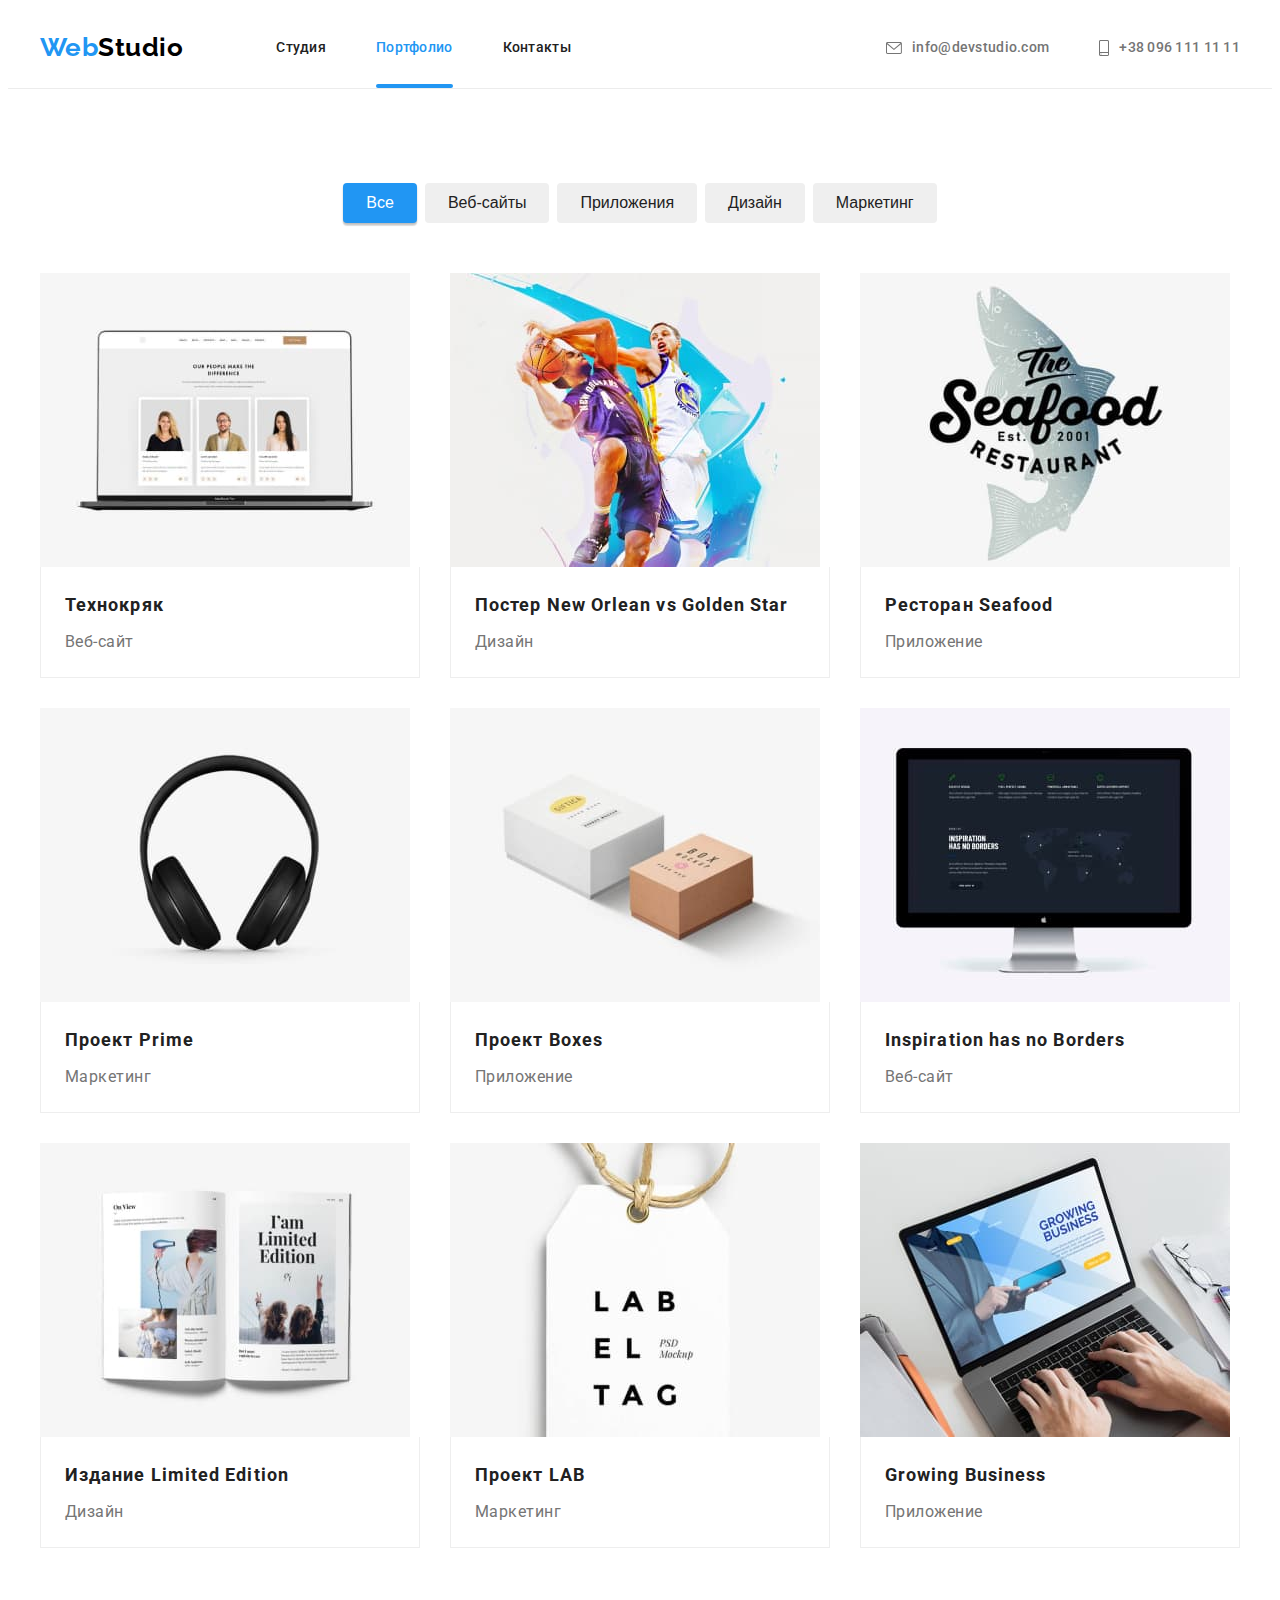
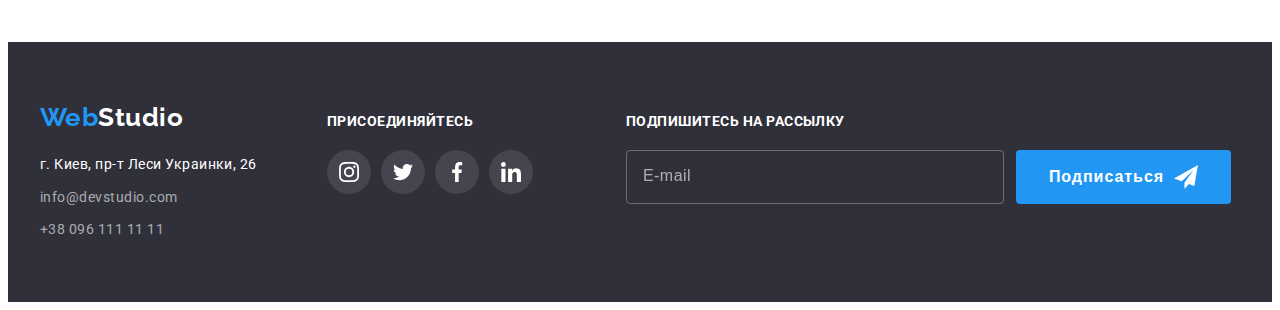
==== portfolio.html @ 3a29c77f "создает репозиторий 7 дз" ====
<!DOCTYPE html>
<html lang="ru">
  <head>
    <meta charset="UTF-8" />
    <meta http-equiv="X-UA-Compatible" content="IE=edge" />
    <meta name="viewport" content="width=device-width, initial-scale=1.0" />
    <title>WebStudio</title>
    <link rel="preconnect" href="https://fonts.gstatic.com" />
    <link
      href="https://fonts.googleapis.com/css2?family=Raleway:wght@400;500;700&family=Roboto:wght@300;400;500;700;900&display=swap"
      rel="stylesheet"
    />
    <link
      rel="stylesheet"
      href="https://cdnjs.cloudflare.com/ajax/libs/modern-normalize/1.1.0/modern-normalize.min.css"
      integrity="sha512-wpPYUAdjBVSE4KJnH1VR1HeZfpl1ub8YT/NKx4PuQ5NmX2tKuGu6U/JRp5y+Y8XG2tV+wKQpNHVUX03MfMFn9Q=="
      crossorigin="anonymous"
      referrerpolicy="no-referrer"
    />
    <link rel="stylesheet" href="./css/styles.css" />
  </head>
  <body>
    <!-- =======Header====== -->

    <header class="header">
      <div class="header-line container">
        <nav class="nav-header">
          <a lang="en" class="logo-up link" href="./"><span class="logo-accent">Web</span>Studio</a>
          <ul class="menu-list list">
            <li class="menu-item">
              <a class="menu-link link" href="./index.html">Студия</a>
            </li>
            <li class="menu-item">
              <a class="menu-link link current" href="./portfolio.html">Портфолио</a>
            </li>
            <li class="menu-item">
              <a class="menu-link link" href="">Контакты</a>
            </li>
          </ul>
        </nav>
        <ul class="contact-top-list list">
          <li class="contact-top-item">
            <a class="contact-link link" href="mailto:info@devstudio.com">
              <svg class="contact-top-svg" width="16px" height="12px">
                <use href="./images/sprite.svg#icon-envelope"></use>
              </svg>
              info@devstudio.com</a
            >
          </li>
          <li class="contact-top-item">
            <a class="contact-link link" href="tel:+380961111111">
              <svg class="contact-top-svg" width="10px" height="16px">
                <use href="./images/sprite.svg#icon-smartphone"></use>
              </svg>
              +38 096 111 11 11</a
            >
          </li>
        </ul>
      </div>
    </header>

    <!-- =======Filter======= -->

    <main>
      <section class="section">
        <h1 class="visually-hidden">Наше портфолио</h1>
        <div class="container">
          <h2 class="visually-hidden">Фильтр</h2>
          <ul class="filter-menu list">
            <li class="filter-menu-item item">
              <button class="btn-filter current" type="button">Все</button>
            </li>

            <li class="filter-menu-item item">
              <button class="btn-filter" type="button">Веб-сайты</button>
            </li>

            <li class="filter-menu-item item">
              <button class="btn-filter" type="button">Приложения</button>
            </li>

            <li class="filter-menu-item item">
              <button class="btn-filter" type="button">Дизайн</button>
            </li>

            <li class="filter-menu-item item">
              <button class="btn-filter" type="button">Маркетинг</button>
            </li>
          </ul>

          <!-- =======Projects====== -->

          <ul class="projects-list list">
            <li class="projects-item item">
              <a class="projects-link link" href="">
                <div class="projects-overlay">
                  <img
                    class="projects-img"
                    src="./images//portfo/portf1.jpg"
                    alt="Открытый ноутбук"
                    width="370"
                    height="294"
                  />
                  <p class="projects-overlay-text">
                    Технокряк это современная площадка распространения коронавируса. Компании
                    используют эту площадку для цифрового шпионажа и атак на защищённые сервера
                    конкурентов.
                  </p>
                </div>
                <div class="card-link">
                  <h3 class="projects-title link">Технокряк</h3>
                  <p class="projects-desc link">Веб-сайт</p>
                </div>
              </a>
            </li>

            <li class="projects-item item">
              <a class="projects-link link" href="">
                <div class="projects-overlay">
                  <img
                    class="projects-img"
                    src="./images//portfo/portf2.jpg"
                    alt="Два баскетболиста"
                    width="370"
                    height="294"
                  />
                  <p class="projects-overlay-text">
                    Технокряк это современная площадка распространения коронавируса. Компании
                    используют эту площадку для цифрового шпионажа и атак на защищённые сервера
                    конкурентов.
                  </p>
                </div>
                <div class="card-link">
                  <h3 class="projects-title link">
                    Постер <span lang="en">New Orlean vs Golden Star</span>
                  </h3>
                  <p class="projects-desc link">Дизайн</p>
                </div>
              </a>
            </li>

            <li class="projects-item item">
              <a class="projects-link link" href="">
                <div class="projects-overlay">
                  <img
                    class="projects-img"
                    src="./images//portfo/portf3.jpg"
                    alt="Логотип рыбного ресторана"
                    width="370"
                    height="294"
                  />
                  <p class="projects-overlay-text">
                    Технокряк это современная площадка распространения коронавируса. Компании
                    используют эту площадку для цифрового шпионажа и атак на защищённые сервера
                    конкурентов.
                  </p>
                </div>
                <div class="card-link">
                  <h3 class="projects-title link">Ресторан <span lang="en">Seafood</span></h3>
                  <p class="projects-desc link">Приложение</p>
                </div>
              </a>
            </li>

            <li class="projects-item item">
              <a class="projects-link link" href="">
                <div class="projects-overlay">
                  <img
                    class="projects-img"
                    src="./images//portfo/portf4.jpg"
                    alt="Наушники"
                    width="370"
                    height="294"
                  />
                  <p class="projects-overlay-text">
                    Технокряк это современная площадка распространения коронавируса. Компании
                    используют эту площадку для цифрового шпионажа и атак на защищённые сервера
                    конкурентов.
                  </p>
                </div>
                <div class="card-link">
                  <h3 class="projects-title link">Проект <span lang="en">Prime</span></h3>
                  <p class="projects-desc link">Маркетинг</p>
                </div>
              </a>
            </li>

            <li class="projects-item item">
              <a class="projects-link link" href="">
                <div class="projects-overlay">
                  <img
                    class="projects-img"
                    src="./images//portfo/portf5.jpg"
                    alt="Две брендированные коробки"
                    width="370"
                    height="294"
                  />
                  <p class="projects-overlay-text">
                    Технокряк это современная площадка распространения коронавируса. Компании
                    используют эту площадку для цифрового шпионажа и атак на защищённые сервера
                    конкурентов.
                  </p>
                </div>
                <div class="card-link">
                  <h3 class="projects-title link">Проект <span lang="en">Boxes</span></h3>
                  <p class="projects-desc link">Приложение</p>
                </div>
              </a>
            </li>

            <li class="projects-item item">
              <a class="projects-link link" href="">
                <div class="projects-overlay">
                  <img
                    class="projects-img"
                    src="./images//portfo/portf6.jpg"
                    alt="Карта в мониторе"
                    width="370"
                    height="294"
                  />
                  <p class="projects-overlay-text">
                    Технокряк это современная площадка распространения коронавируса. Компании
                    используют эту площадку для цифрового шпионажа и атак на защищённые сервера
                    конкурентов.
                  </p>
                </div>
                <div class="card-link">
                  <h3 class="projects-title link">
                    <span lang="en">Inspiration has no Borders</span>
                  </h3>
                  <p class="projects-desc link">Веб-сайт</p>
                </div>
              </a>
            </li>

            <li class="projects-item item">
              <a class="projects-link link" href="">
                <div class="projects-overlay">
                  <img
                    class="projects-img"
                    src="./images//portfo/portf7.jpg"
                    alt="Открытая книга"
                    width="370"
                    height="294"
                  />
                  <p class="projects-overlay-text">
                    Технокряк это современная площадка распространения коронавируса. Компании
                    используют эту площадку для цифрового шпионажа и атак на защищённые сервера
                    конкурентов.
                  </p>
                </div>
                <div class="card-link">
                  <h3 class="projects-title link">
                    Издание <span lang="en">Limited Edition</span>
                  </h3>
                  <p class="projects-desc link">Дизайн</p>
                </div>
              </a>
            </li>

            <li class="projects-item item">
              <a class="projects-link link" href="">
                <div class="projects-overlay">
                  <img
                    class="projects-img"
                    src="./images//portfo/portf8.jpg"
                    alt="Ярлык с логотипом"
                    width="370"
                    height="294"
                  />
                  <p class="projects-overlay-text">
                    Технокряк это современная площадка распространения коронавируса. Компании
                    используют эту площадку для цифрового шпионажа и атак на защищённые сервера
                    конкурентов.
                  </p>
                </div>
                <div class="card-link">
                  <h3 class="projects-title link">Проект <span lang="en">LAB</span></h3>
                  <p class="projects-desc link">Маркетинг</p>
                </div>
              </a>
            </li>

            <li class="projects-item item">
              <a class="projects-link link" href="">
                <div class="projects-overlay">
                  <img
                    class="projects-img"
                    src="./images//portfo/portf9.jpg"
                    alt="Мужчина печатает в ноутбуке"
                    width="370"
                    height="294"
                  />
                  <p class="projects-overlay-text">
                    Технокряк это современная площадка распространения коронавируса. Компании
                    используют эту площадку для цифрового шпионажа и атак на защищённые сервера
                    конкурентов.
                  </p>
                </div>
                <div class="card-link">
                  <h3 class="projects-title link"><span lang="en">Growing Business</span></h3>
                  <p class="projects-desc link">Приложение</p>
                </div>
              </a>
            </li>
          </ul>
        </div>
      </section>
    </main>

    <!-- =======Footer======= -->

    <footer class="footer">
      <div class="footer-line container">
        <div class="">
          <a lang="en" class="footer-logo link" href="/"
            ><span class="logo-accent">Web</span>Studio</a
          >
          <address class="footer-address list">г. Киев, пр-т Леси Украинки, 26</address>
          <ul class="footer-contact list">
            <li class="footer-contact-item">
              <a class="footer-contact link" href="malito:info@devstudio.com">info@devstudio.com</a>
            </li>
            <li class="footer-contact-item">
              <a class="footer-contact link" href="tel:+380961111111">+38 096 111 11 11</a>
            </li>
          </ul>
        </div>
        <div class="footer-sosial-contacts">
          <h3 class="basics-title footer-sosial">Присоединяйтесь</h3>
          <ul class="team-sosial-list list">
            <li class="team-sosial-item footer-sosial-item">
              <a class="team-sosial-link link footer-sosial-link" href="">
                <svg class="team-sosial-svg" width="20px" height="20px">
                  <use href="./images/sprite.svg#icon-instagram"></use>
                </svg>
              </a>
            </li>
            <li class="team-sosial-item footer-sosial-item">
              <a class="team-sosial-link link footer-sosial-link" href="">
                <svg class="team-sosial-svg" width="20px" height="20px">
                  <use href="./images/sprite.svg#icon-twitter"></use>
                </svg>
              </a>
            </li>
            <li class="team-sosial-item footer-sosial-item">
              <a class="team-sosial-link link footer-sosial-link" href="">
                <svg class="team-sosial-svg" width="20px" height="20px">
                  <use href="./images/sprite.svg#icon-facebook"></use>
                </svg>
              </a>
            </li>
            <li class="team-sosial-item footer-sosial-item">
              <a class="team-sosial-link link footer-sosial-link" href="">
                <svg class="team-sosial-svg" width="20px" height="20px">
                  <use href="./images/sprite.svg#icon-linkedin"></use>
                </svg>
              </a>
            </li>
          </ul>
        </div>

        <div class="footer-signup">
          <h3 class="basics-title footer-sosial">Подпишитесь на рассылку</h3>
          <form class="footer-form-singup" name="form-singup" autocomplete="on">
            <label class="footer-lable">
              <input class="footer-input" type="email" name="email" placeholder="E-mail" />
            </label>
            <button class="footer-button-input modal-button" type="submit">
              Подписаться
              <svg class="footer-button-svg" width="24px" height="24px">
                <use href="./images/sprite.svg#icon-send"></use>
              </svg>
            </button>
          </form>
        </div>
      </div>
    </footer>
    <script src="./js/modal.js"></script>
  </body>
</html>
---- css/styles.css ----
.visually-hidden {
  position: absolute;
  white-space: nowrap;
  width: 1px;
  height: 1px;
  overflow: hidden;
  border: 0;
  padding: 0;
  clip: rect(0 0 0 0);
  clip-path: inset(50%);
  margin: -1px;
}

:root {
  --primery-font: 'Roboto', sans-serif;
  --secondary-font: 'Raleway', sans-serif;
  --primary-text-color: #757575;
  --title-text-color: #212121;
  --accent-color: #2196f3;
  --hero-text-color: #ffffff;
  --hero-background-color: #2f303a;
  --team-background-color: #f5f4fa;
  --team-border-shadow: 0px 1px 3px rgba(0, 0, 0, 0.12), 0px 1px 1px rgba(0, 0, 0, 0.14),
    0px 2px 1px rgba(0, 0, 0, 0.2);
  --border-header-color: #ececec;
  --logo-footer-color: #000000;
  --hero-background-image-color: rgba(47, 48, 58, 0.4);
  --modal-button-shadow: rgba(0, 0, 0, 0.15);
  --modal-button-background: #188ce8;
  --footer-contact-color: rgba(255, 255, 255, 0.6);
  --footer-sosial-background-color: rgba(255, 255, 255, 0.1);
  --progects-card-border: #eeeeee;
  --clients-border-color: #afb1b8;
  --projects-focus-shadow: 0px 1px 1px rgba(0, 0, 0, 0.12), 0px 4px 4px rgba(0, 0, 0, 0.06),
    1px 4px 6px rgba(0, 0, 0, 0.16);
  --btn-filter-focus-shadow: 0px 3px 1px rgba(0, 0, 0, 0.1), 0px 1px 2px rgba(0, 0, 0, 0.08),
    0px 2px 2px rgba(0, 0, 0, 0.12);
  --backdrop-background-color: rgba(0, 0, 0, 0.2);
  --timing-function: cubic-bezier(0.4, 0, 0.2, 1);
  --about-background-color: rgba(47, 48, 58, 0.8);
}

.list {
  list-style: none;
  margin: 0px;
  padding: 0px;
}

.link {
  text-decoration: none;
}

body {
  font-family: var(--primery-font);
  color: var(--primary-text-color);

  font-style: 400;
  letter-spacing: 0.03em;
}

h1,
h2,
h3,
ul,
p {
  margin: 0px;
  padding: 0px;
}

img {
  display: block;
  max-width: 100%;
}

/* =======Components======= */

.container {
  width: 1200px;
  padding-left: 15px;
  padding-right: 15px;
  margin: 0 auto;
}

.section {
  padding-top: 94px;
  padding-bottom: 94px;
}

.section-box {
  padding-bottom: 94px;
}

.subtitle {
  margin-bottom: 50px;
  text-align: center;

  color: var(--title-text-color);

  font-weight: 700;
  font-size: 36px;
  line-height: 1.16;
}

/* =======Header=======*/

.header {
  border-bottom: 1px solid var(--border-header-color);
}

.header-line {
  display: flex;
  align-items: center;
}

.nav-header {
  display: flex;
  align-items: center;
}

.logo-up {
  display: block;
  margin-right: 93px;
  padding-top: 24px;
  padding-bottom: 25px;

  font-family: var(--secondary-font);
  color: var(--logo-footer-color);

  font-weight: 700;
  font-size: 26px;
  line-height: 1.19;

  transition: color 250ms var(--timing-function);
}

.logo-up:hover,
.logo-up:focus,
.logo-accent {
  color: var(--accent-color);
}

.menu-list,
.contact-top-list {
  display: flex;
  font-weight: 500;
  font-size: 14px;
  line-height: 1.14;
  letter-spacing: 0.02em;

  transition: color 250ms var(--timing-function);
}

.contact-top-list {
  margin-left: auto;
}

.menu-item:not(:last-child),
.contact-top-item:not(:last-child) {
  margin-right: 50px;
}

.menu-link {
  display: block;

  padding-top: 32px;
  padding-bottom: 32px;
}

.menu-list .link {
  color: var(--title-text-color);
  transition: color 250ms var(--timing-function);
}

.menu-list .link:hover,
.menu-list .link:focus,
.menu-list .current,
.contact-top-list .link:hover,
.contact-top-list .link:focus {
  color: var(--accent-color);
}

.menu-item {
  position: relative;
}

.menu-item .current::after {
  position: absolute;
  left: 0;
  bottom: 0;
  content: '';
  display: block;
  width: 100%;
  height: 4px;

  background: var(--accent-color);
  border-radius: 2px;
}

.contact-top-list .link {
  color: var(--primary-text-color);
  transition: color 250ms var(--timing-function);
}
.contact-link {
  display: inline-flex;
  align-items: center;

  padding-top: 32px;
  padding-bottom: 32px;
}
.contact-top-svg {
  margin-right: 10px;

  fill: currentColor;
}

/* ======Hero====== */

.slogan {
  padding-top: 200px;
  padding-bottom: 200px;

  color: var(--hero-text-color);
  background-color: var(--hero-background-color);

  text-align: center;

  max-width: 1600px;
  height: 600px;
  margin-left: auto;
  margin-right: auto;

  background-repeat: no-repeat;
  background-position: center;
  background-size: cover;
  background-image: linear-gradient(
      to right,
      var(--hero-background-image-color),
      var(--hero-background-image-color)
    ),
    url('../images/page1/hero.jpg');
}

.slogan-title {
  margin-bottom: 30px;

  font-weight: 900;
  font-size: 44px;
  line-height: 1.36;
  text-transform: uppercase;
}

.modal-button {
  display: inline-block;
  text-align: center;
  cursor: pointer;
  min-width: 136px;
  padding: 10px 32px;
  border-radius: 4px;
  border: 1px solid transparent;

  color: var(--hero-text-color);
  background-color: var(--accent-color);

  font-weight: 700;
  font-size: 16px;
  line-height: 1.87;
  letter-spacing: 0.06em;

  transition: background-color 250ms var(--timing-function);
}

.modal-button:hover,
.modal-button:focus {
  background-color: var(--modal-button-background);
  box-shadow: 0px 4px 4px var(--modal-button-shadow);
}

/* ======Basics===== */

.basics-list {
  display: flex;
  margin-left: -30px;
  margin-top: -30px;
}

.basics-item {
  flex-basis: calc((100% - 120px) / 4);
  margin-left: 30px;
  margin-top: 30px;
}

.basics-before {
  display: flex;
  justify-content: center;
  align-items: center;
  width: 270px;
  height: 120px;
  margin-bottom: 30px;

  background-color: var(--team-background-color);
  border-radius: 4px;
}

.basics-svg {
  width: 70px;
  height: 70px;
}

.basics-title {
  margin-bottom: 10px;

  color: var(--title-text-color);

  font-weight: 700;
  font-size: 14px;
  line-height: 1.14;
  text-transform: uppercase;
}

.basics-desc {
  font-size: 14px;
  line-height: 1.71;
}

/* ======About====== */

.about-list {
  display: flex;
}

.about-item:not(:last-child) {
  margin-right: 30px;
}

.about-card {
  position: relative;
}

.about-desc {
  position: absolute;
  bottom: 0;
  left: 0;
  display: flex;
  justify-content: center;
  align-items: center;
  width: 100%;
  height: 70px;

  margin-bottom: 0;

  text-align: center;
  color: var(--hero-text-color);
  background-color: var(--about-background-color);
}

/* =======Team====== */

.team {
  background-color: var(--team-background-color);
}

.team-list {
  display: flex;
  margin-left: -30px;
  margin-top: -30px;
}

.team-item {
  flex-basis: calc((100% - 90px) / 3);
  margin-left: 30px;
  margin-top: 30px;

  box-shadow: var(--team-border-shadow);
  border-radius: 0px 0px 4px 4px;
}

.card-team {
  text-align: center;
  padding-top: 30px;
  padding-bottom: 30px;
  background-color: var(--hero-text-color);
}

.team-name {
  margin-bottom: 10px;

  color: var(--title-text-color);

  font-weight: 500;
  font-size: 16px;
  line-height: 1.18;
}

.team-profession {
  font-size: 16px;
  line-height: 1.18;

  margin-bottom: 10px;
}

.team-sosial-list {
  display: flex;
  justify-content: center;
}

.team-sosial-link {
  display: flex;
  justify-content: center;

  align-items: center;
  width: 44px;
  height: 44px;

  border-radius: 50px;

  fill: var(--clients-border-color);

  transition: fill 250ms var(--timing-function), background-color 250ms var(--timing-function);
}

.team-sosial-item:not(:last-child) {
  margin-right: 10px;
}

.team-sosial-link:hover,
.team-sosial-link:focus {
  background-color: var(--accent-color);
  fill: var(--hero-text-color);
}

/* ======Clients======= */

.clients-list {
  display: flex;
  margin-left: -30px;
  margin-top: -30px;
}

.clients-item {
  justify-content: center;
  align-items: center;
  flex-basis: calc((100% - 180px) / 6);
  margin-left: 30px;
  margin-top: 30px;
}
.clients-link {
  display: inline-flex;
  justify-content: center;
  align-items: center;
  width: 170px;
  height: 92px;

  color: var(--clients-border-color);
  border: 1px solid var(--clients-border-color);
  border-radius: 4px;

  transition: color 250ms var(--timing-function), border 250ms var(--timing-function);
}

.clients-link:hover,
.clients-link:focus {
  color: var(--accent-color);
  border: 1px solid var(--accent-color);
}

.clients-svg {
  width: 106px;
  height: 60px;
  fill: currentColor;
}

/* ======Footer====== */

.footer {
  padding-top: 60px;
  padding-bottom: 60px;

  background-color: var(--hero-background-color);
}

.footer-logo {
  display: inline-block;
  margin-bottom: 20px;

  font-family: var(--secondary-font);
  color: var(--hero-text-color);

  font-weight: 700;
  font-size: 26px;
  line-height: 1.19;

  transition: color 250ms var(--timing-function);
}

.footer-address {
  margin-bottom: 9px;

  color: var(--hero-text-color);

  font-style: normal;
  font-weight: 400;
  font-size: 14px;
  line-height: 1.71;
}

.footer-contact .link {
  color: var(--footer-contact-color);

  font-weight: 400;
  font-size: 14px;
  line-height: 1.71;

  transition: color 250ms var(--timing-function);
}

.footer-logo:hover,
.footer-logo:focus,
.footer-contact .link:hover,
.footer-contact .link:focus {
  color: var(--accent-color);
}

.footer-contact-item:not(:last-child) {
  margin-bottom: 9px;
}
.footer-line {
  display: flex;
  align-items: baseline;
}
.footer-sosial-contacts {
  width: 206px;
  height: 80px;
  margin-left: 70px;
}
.footer-sosial {
  color: var(--hero-text-color);
  margin-bottom: 20px;
}

.footer-sosial-link {
  fill: var(--hero-text-color);
  background-color: var(--footer-sosial-background-color);

  transition: background-color 250ms var(--timing-function);
}

.footer-sosial-link:hover,
.footer-sosial-link:focus {
  background-color: var(--accent-color);
}

.footer-signup {
  margin-left: 93px;
}

.footer-form-singup {
  display: flex;
}

.footer-lable {
  display: inline-block;

  border: 1px solid rgba(255, 255, 255, 0.3);

  filter: drop-shadow(0px 4px 4px rgba(0, 0, 0, 0.15));
  border-radius: 4px;
}

.footer-input {
  border: none;
  background-color: transparent;
  min-width: 358px;
  height: 50px;

  padding-left: 16px;
  color: var(--footer-contact-color);
}

.footer-input::placeholder {
  font-size: 16px;
  line-height: 1.25;

  letter-spacing: 0.03em;

  color: var(--footer-contact-color);
}

.footer-button-input {
  margin-left: 12px;
  display: flex;
  align-items: center;
}
.footer-button-svg {
  margin-left: 10px;
}
/* =====Portfolio===== */

/* =====Filter===== */

.filter-menu {
  display: flex;
  align-items: center;
  justify-content: center;

  margin-bottom: 50px;
}

.filter-menu-item:not(:last-child) {
  margin-right: 8px;
}

.btn-filter {
  display: inline-block;
  text-align: center;
  cursor: pointer;
  min-width: 73px;
  padding: 6px 22px;
  border-radius: 4px;
  border: 1px solid transparent;

  color: var(--title-text-color);

  font-style: normal;
  font-weight: 500;
  font-size: 16px;
  line-height: 1.62;

  transition: color 250ms var(--timing-function), box-shadow 250ms var(--timing-function),
    background-color 250ms var(--timing-function);
}

.btn-filter:hover,
.btn-filter:focus {
  color: var(--hero-text-color);
  background-color: var(--accent-color);
  box-shadow: var(--btn-filter-focus-shadow);
}

.btn-filter.current {
  color: var(--hero-text-color);
  background-color: var(--accent-color);
  box-shadow: var(--btn-filter-focus-shadow);
}

/* ======Projects====== */

.projects-list {
  display: flex;
  flex-wrap: wrap;

  margin-left: -30px;
  margin-top: -30px;
}

.projects-item {
  flex-basis: calc((100% - 90px) / 3);
  margin-left: 30px;
  margin-top: 30px;
}

.projects-link {
  display: block;

  transition: box-shadow 250ms var(--timing-function);
}

.projects-link:hover,
.projects-link:focus {
  box-shadow: var(--projects-focus-shadow);
}

.projects-title {
  margin-bottom: 4px;

  color: var(--title-text-color);

  font-weight: 700;
  font-size: 18px;
  line-height: 2;
  letter-spacing: 0.06em;
}

.projects-desc {
  color: var(--primary-text-color);

  font-size: 16px;
  line-height: 1.87;
}

.card-link {
  padding-top: 20px;
  padding-bottom: 20px;
  padding-left: 24px;
  padding-right: 24px;

  border-right: 1px solid var(--progects-card-border);
  border-bottom: 1px solid var(--progects-card-border);
  border-left: 1px solid var(--progects-card-border);
}
.projects-overlay {
  position: relative;
  overflow: hidden;
}

.projects-overlay-text {
  position: absolute;
  display: block;
  top: 100%;
  left: 0;
  width: 100%;
  height: 100%;

  transition: transform 250ms var(--timing-function);

  padding-right: 24px;
  padding-left: 24px;
  padding-top: 63px;
  padding-bottom: 63px;

  background-color: rgba(33, 150, 243, 0.9);
  color: var(--hero-text-color);
  font-size: 18px;
  line-height: 1.56;
  letter-spacing: 0.03em;
}

.projects-link:hover .projects-overlay-text,
.projects-link:focus .projects-overlay-text {
  transform: translateY(-100%);
}

/* =======Backdrop======= */

.backdrop {
  position: fixed;
  top: 0;
  left: 0;
  width: 100%;
  height: 100%;

  background-color: var(--backdrop-background-color);
  transition: opacity 250ms var(--timing-function), visibility 250ms var(--timing-function);
}
.backdrop.is-hidden {
  opacity: 0;
  pointer-events: none;
  visibility: hidden;
}

.modal {
  position: absolute;
  top: 50%;
  left: 50%;
  transform: translate(-50%, -50%);
  padding: 40px;

  width: 528px;
  height: 581px;

  background-color: var(--hero-text-color);
}

.close-modal-button {
  position: absolute;
  top: 8px;
  right: 8px;

  display: flex;
  justify-content: center;
  align-items: center;
  width: 30px;
  height: 30px;

  cursor: pointer;
  border-radius: 50%;
  border: 1px solid rgba(0, 0, 0, 0.1);
  background-color: var(--hero-text-color);

  transition: fill 250ms var(--timing-function);
}

.close-modal-button:hover,
.close-modal-button:focus {
  fill: var(--accent-color);
}

/* ===== Form ====== */

.modal-title {
  margin-bottom: 12px;

  font-weight: 700;
  font-size: 20px;
  line-height: 1.15;
  text-align: center;
  letter-spacing: 0.03em;

  color: var(--title-text-color);
}
.modal-form-field {
  display: flex;
  flex-direction: column;
}

.modal-lable {
  position: relative;

  display: block;

  margin-bottom: 10px;

  font-size: 12px;
  line-height: 1.16;

  letter-spacing: 0.01em;

  color: var(--primary-text-color);

  transition: fill 250ms var(--timing-function);
}

.modal-input {
  margin-top: 4px;
  padding-top: 11px;
  padding-left: 42px;
  padding-bottom: 11px;

  width: 448px;
  height: 40px;

  border: 1px solid rgba(33, 33, 33, 0.2);
  box-sizing: border-box;
  border-radius: 4px;

  transition: border 250ms var(--timing-function);
}

.modal-input:focus {
  outline: none;
  border: 1px solid var(--accent-color);
}

.modal-lable:focus-within {
  fill: var(--accent-color);
}

.modal-input-svg {
  position: absolute;

  top: 29px;
  left: 12px;
}

.modal-lable-textarea {
  margin-bottom: 20px;
}

.modal-comment {
  resize: none;

  padding: 12px 16px;
  width: 448px;
  height: 120px;
}

.modal-checkbox {
  display: flex;
  align-items: center;
  margin-bottom: 30px;

  font-size: 14px;
  line-height: 1.71;

  letter-spacing: 0.03em;

  color: var(--primary-text-color);
}

.check-box {
  position: absolute;
  overflow: hidden;

  width: 1px;
  height: 1px;
  margin: -1px;
  border: 0;
  padding: 0;
  clip: rect(0 0 0 0);
}

.icon-checkbox {
  display: inline-block;
  width: 16px;
  height: 15px;
  margin-right: 8px;
  border: 2px solid var(--title-text-color);
  border-radius: 2px;

  transition: transform 250ms cubic-bezier(0.4, 0, 0.2, 1),
    background-color 250ms cubic-bezier(0.4, 0, 0.2, 1);
}

.check-box:checked + .icon-checkbox {
  background-image: url('../images/icon-vector.svg');
  background-size: contain;
  background-origin: border-box;

  background-color: var(--accent-color);
  border-color: transparent;
  transform: scale(1.2);

  background-position: center;
  background-repeat: no-repeat;
}
.check-box:focus + .icon-checkbox {
  border: 2px solid var(--accent-color);
}

.modal-link {
  color: var(--accent-color);
}
.button-form {
  display: block;
  margin: 0 auto;
}
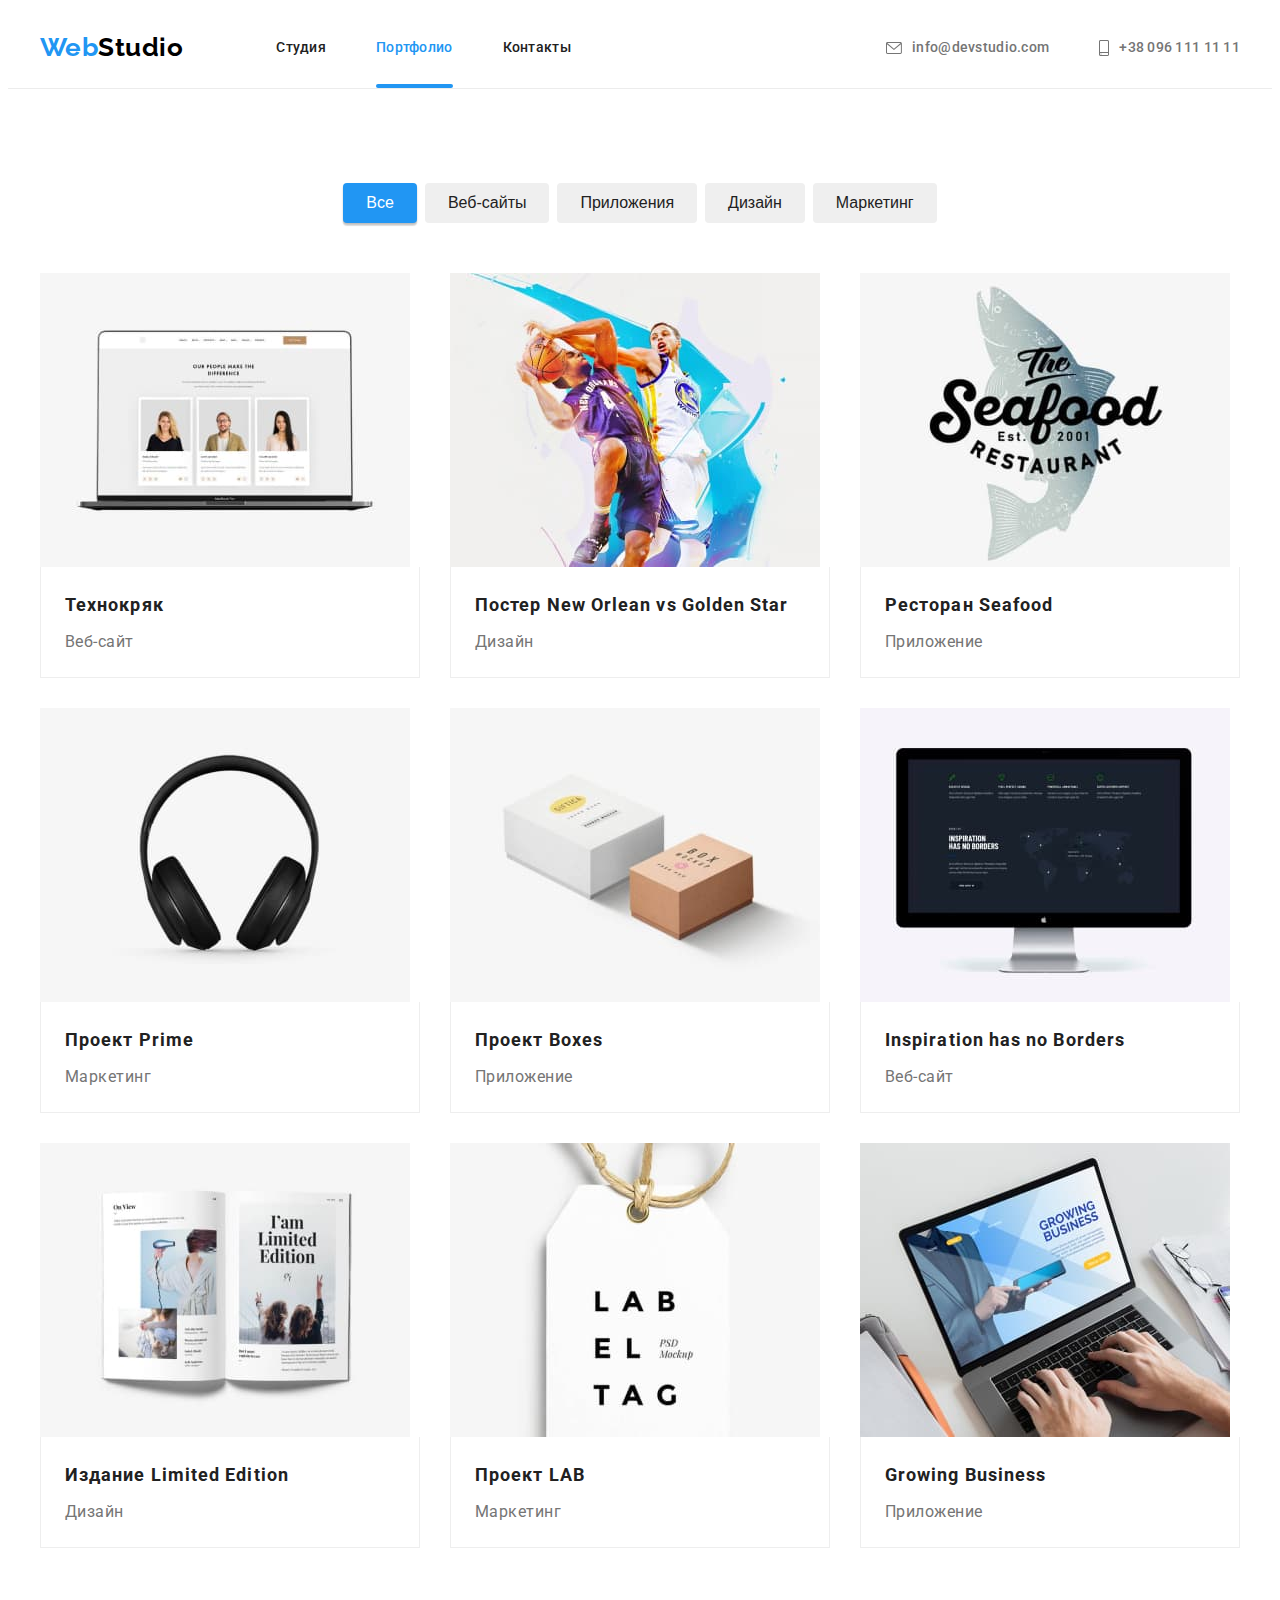
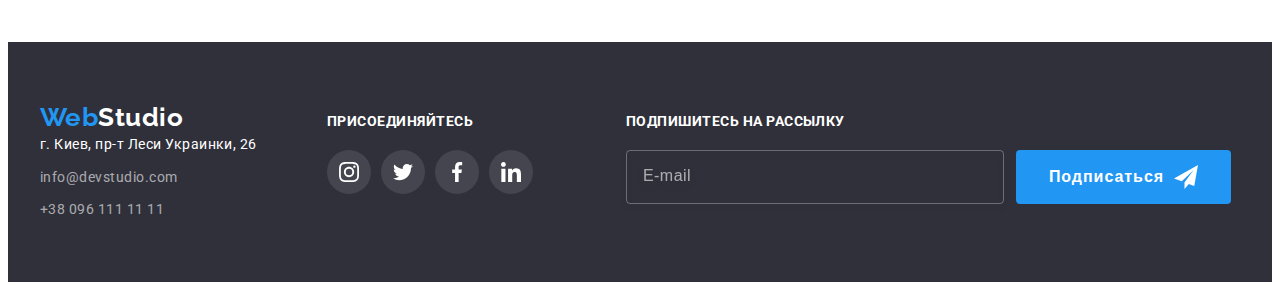
==== commit 97fe201d: "добавляет конкатенацию селекторов" ====
--- a/portfolio.html
+++ b/portfolio.html
@@ -17,39 +17,41 @@
       crossorigin="anonymous"
       referrerpolicy="no-referrer"
     />
-    <link rel="stylesheet" href="./css/styles.css" />
+    <link rel="stylesheet" href="./css/main.min.css" />
   </head>
   <body>
     <!-- =======Header====== -->
 
     <header class="header">
-      <div class="header-line container">
-        <nav class="nav-header">
-          <a lang="en" class="logo-up link" href="./"><span class="logo-accent">Web</span>Studio</a>
-          <ul class="menu-list list">
-            <li class="menu-item">
-              <a class="menu-link link" href="./index.html">Студия</a>
-            </li>
-            <li class="menu-item">
-              <a class="menu-link link current" href="./portfolio.html">Портфолио</a>
-            </li>
-            <li class="menu-item">
-              <a class="menu-link link" href="">Контакты</a>
+      <div class="header__line container">
+        <nav class="header__nav">
+          <a lang="en" class="header__logo link" href="./"
+            ><span class="logo-accent">Web</span>Studio</a
+          >
+          <ul class="menu__list list">
+            <li class="menu__item">
+              <a class="menu__link link" href="./index.html">Студия</a>
+            </li>
+            <li class="menu__item">
+              <a class="menu__link link current" href="./portfolio.html">Портфолио</a>
+            </li>
+            <li class="menu__item">
+              <a class="menu__link link" href="">Контакты</a>
             </li>
           </ul>
         </nav>
-        <ul class="contact-top-list list">
-          <li class="contact-top-item">
-            <a class="contact-link link" href="mailto:info@devstudio.com">
-              <svg class="contact-top-svg" width="16px" height="12px">
+        <ul class="header-contacts__list list">
+          <li class="header-contacts__item">
+            <a class="header-contacts__link link" href="mailto:info@devstudio.com">
+              <svg class="header-contacts__svg" width="16px" height="12px">
                 <use href="./images/sprite.svg#icon-envelope"></use>
               </svg>
               info@devstudio.com</a
             >
           </li>
-          <li class="contact-top-item">
-            <a class="contact-link link" href="tel:+380961111111">
-              <svg class="contact-top-svg" width="10px" height="16px">
+          <li class="header-contacts__item">
+            <a class="header-contacts__link link" href="tel:+380961111111">
+              <svg class="header-contacts__svg" width="10px" height="16px">
                 <use href="./images/sprite.svg#icon-smartphone"></use>
               </svg>
               +38 096 111 11 11</a
@@ -67,32 +69,32 @@
         <div class="container">
           <h2 class="visually-hidden">Фильтр</h2>
           <ul class="filter-menu list">
-            <li class="filter-menu-item item">
-              <button class="btn-filter current" type="button">Все</button>
-            </li>
-
-            <li class="filter-menu-item item">
-              <button class="btn-filter" type="button">Веб-сайты</button>
-            </li>
-
-            <li class="filter-menu-item item">
-              <button class="btn-filter" type="button">Приложения</button>
-            </li>
-
-            <li class="filter-menu-item item">
-              <button class="btn-filter" type="button">Дизайн</button>
-            </li>
-
-            <li class="filter-menu-item item">
-              <button class="btn-filter" type="button">Маркетинг</button>
+            <li class="filter-menu__item">
+              <button class="filter-menu__btn current" type="button">Все</button>
+            </li>
+
+            <li class="filter-menu__item">
+              <button class="filter-menu__btn" type="button">Веб-сайты</button>
+            </li>
+
+            <li class="filter-menu__item">
+              <button class="filter-menu__btn" type="button">Приложения</button>
+            </li>
+
+            <li class="filter-menu__item">
+              <button class="filter-menu__btn" type="button">Дизайн</button>
+            </li>
+
+            <li class="filter-menu__item">
+              <button class="filter-menu__btn" type="button">Маркетинг</button>
             </li>
           </ul>
 
           <!-- =======Projects====== -->
 
-          <ul class="projects-list list">
-            <li class="projects-item item">
-              <a class="projects-link link" href="">
+          <ul class="page__grid list">
+            <li class="projects__item">
+              <a class="projects__link link" href="">
                 <div class="projects-overlay">
                   <img
                     class="projects-img"
@@ -101,21 +103,21 @@
                     width="370"
                     height="294"
                   />
-                  <p class="projects-overlay-text">
-                    Технокряк это современная площадка распространения коронавируса. Компании
-                    используют эту площадку для цифрового шпионажа и атак на защищённые сервера
-                    конкурентов.
-                  </p>
-                </div>
-                <div class="card-link">
-                  <h3 class="projects-title link">Технокряк</h3>
-                  <p class="projects-desc link">Веб-сайт</p>
-                </div>
-              </a>
-            </li>
-
-            <li class="projects-item item">
-              <a class="projects-link link" href="">
+                  <p class="projects-overlay__text">
+                    Технокряк это современная площадка распространения коронавируса. Компании
+                    используют эту площадку для цифрового шпионажа и атак на защищённые сервера
+                    конкурентов.
+                  </p>
+                </div>
+                <div class="card">
+                  <h3 class="card__title">Технокряк</h3>
+                  <p class="card__desc">Веб-сайт</p>
+                </div>
+              </a>
+            </li>
+
+            <li class="projects__item">
+              <a class="projects__link link" href="">
                 <div class="projects-overlay">
                   <img
                     class="projects-img"
@@ -124,23 +126,23 @@
                     width="370"
                     height="294"
                   />
-                  <p class="projects-overlay-text">
-                    Технокряк это современная площадка распространения коронавируса. Компании
-                    используют эту площадку для цифрового шпионажа и атак на защищённые сервера
-                    конкурентов.
-                  </p>
-                </div>
-                <div class="card-link">
-                  <h3 class="projects-title link">
+                  <p class="projects-overlay__text">
+                    Технокряк это современная площадка распространения коронавируса. Компании
+                    используют эту площадку для цифрового шпионажа и атак на защищённые сервера
+                    конкурентов.
+                  </p>
+                </div>
+                <div class="card">
+                  <h3 class="card__title">
                     Постер <span lang="en">New Orlean vs Golden Star</span>
                   </h3>
-                  <p class="projects-desc link">Дизайн</p>
-                </div>
-              </a>
-            </li>
-
-            <li class="projects-item item">
-              <a class="projects-link link" href="">
+                  <p class="card__desc">Дизайн</p>
+                </div>
+              </a>
+            </li>
+
+            <li class="projects__item">
+              <a class="projects__link link" href="">
                 <div class="projects-overlay">
                   <img
                     class="projects-img"
@@ -149,21 +151,21 @@
                     width="370"
                     height="294"
                   />
-                  <p class="projects-overlay-text">
-                    Технокряк это современная площадка распространения коронавируса. Компании
-                    используют эту площадку для цифрового шпионажа и атак на защищённые сервера
-                    конкурентов.
-                  </p>
-                </div>
-                <div class="card-link">
-                  <h3 class="projects-title link">Ресторан <span lang="en">Seafood</span></h3>
-                  <p class="projects-desc link">Приложение</p>
-                </div>
-              </a>
-            </li>
-
-            <li class="projects-item item">
-              <a class="projects-link link" href="">
+                  <p class="projects-overlay__text">
+                    Технокряк это современная площадка распространения коронавируса. Компании
+                    используют эту площадку для цифрового шпионажа и атак на защищённые сервера
+                    конкурентов.
+                  </p>
+                </div>
+                <div class="card">
+                  <h3 class="card__title">Ресторан <span lang="en">Seafood</span></h3>
+                  <p class="card__desc">Приложение</p>
+                </div>
+              </a>
+            </li>
+
+            <li class="projects__item">
+              <a class="projects__link link" href="">
                 <div class="projects-overlay">
                   <img
                     class="projects-img"
@@ -172,21 +174,21 @@
                     width="370"
                     height="294"
                   />
-                  <p class="projects-overlay-text">
-                    Технокряк это современная площадка распространения коронавируса. Компании
-                    используют эту площадку для цифрового шпионажа и атак на защищённые сервера
-                    конкурентов.
-                  </p>
-                </div>
-                <div class="card-link">
-                  <h3 class="projects-title link">Проект <span lang="en">Prime</span></h3>
-                  <p class="projects-desc link">Маркетинг</p>
-                </div>
-              </a>
-            </li>
-
-            <li class="projects-item item">
-              <a class="projects-link link" href="">
+                  <p class="projects-overlay__text">
+                    Технокряк это современная площадка распространения коронавируса. Компании
+                    используют эту площадку для цифрового шпионажа и атак на защищённые сервера
+                    конкурентов.
+                  </p>
+                </div>
+                <div class="card">
+                  <h3 class="card__title">Проект <span lang="en">Prime</span></h3>
+                  <p class="card__desc">Маркетинг</p>
+                </div>
+              </a>
+            </li>
+
+            <li class="projects__item">
+              <a class="projects__link link" href="">
                 <div class="projects-overlay">
                   <img
                     class="projects-img"
@@ -195,21 +197,21 @@
                     width="370"
                     height="294"
                   />
-                  <p class="projects-overlay-text">
-                    Технокряк это современная площадка распространения коронавируса. Компании
-                    используют эту площадку для цифрового шпионажа и атак на защищённые сервера
-                    конкурентов.
-                  </p>
-                </div>
-                <div class="card-link">
-                  <h3 class="projects-title link">Проект <span lang="en">Boxes</span></h3>
-                  <p class="projects-desc link">Приложение</p>
-                </div>
-              </a>
-            </li>
-
-            <li class="projects-item item">
-              <a class="projects-link link" href="">
+                  <p class="projects-overlay__text">
+                    Технокряк это современная площадка распространения коронавируса. Компании
+                    используют эту площадку для цифрового шпионажа и атак на защищённые сервера
+                    конкурентов.
+                  </p>
+                </div>
+                <div class="card">
+                  <h3 class="card__title">Проект <span lang="en">Boxes</span></h3>
+                  <p class="card__desc">Приложение</p>
+                </div>
+              </a>
+            </li>
+
+            <li class="projects__item">
+              <a class="projects__link link" href="">
                 <div class="projects-overlay">
                   <img
                     class="projects-img"
@@ -218,23 +220,23 @@
                     width="370"
                     height="294"
                   />
-                  <p class="projects-overlay-text">
-                    Технокряк это современная площадка распространения коронавируса. Компании
-                    используют эту площадку для цифрового шпионажа и атак на защищённые сервера
-                    конкурентов.
-                  </p>
-                </div>
-                <div class="card-link">
-                  <h3 class="projects-title link">
+                  <p class="projects-overlay__text">
+                    Технокряк это современная площадка распространения коронавируса. Компании
+                    используют эту площадку для цифрового шпионажа и атак на защищённые сервера
+                    конкурентов.
+                  </p>
+                </div>
+                <div class="card">
+                  <h3 class="card__title">
                     <span lang="en">Inspiration has no Borders</span>
                   </h3>
-                  <p class="projects-desc link">Веб-сайт</p>
-                </div>
-              </a>
-            </li>
-
-            <li class="projects-item item">
-              <a class="projects-link link" href="">
+                  <p class="card__desc">Веб-сайт</p>
+                </div>
+              </a>
+            </li>
+
+            <li class="projects__item">
+              <a class="projects__link link" href="">
                 <div class="projects-overlay">
                   <img
                     class="projects-img"
@@ -243,23 +245,21 @@
                     width="370"
                     height="294"
                   />
-                  <p class="projects-overlay-text">
-                    Технокряк это современная площадка распространения коронавируса. Компании
-                    используют эту площадку для цифрового шпионажа и атак на защищённые сервера
-                    конкурентов.
-                  </p>
-                </div>
-                <div class="card-link">
-                  <h3 class="projects-title link">
-                    Издание <span lang="en">Limited Edition</span>
-                  </h3>
-                  <p class="projects-desc link">Дизайн</p>
-                </div>
-              </a>
-            </li>
-
-            <li class="projects-item item">
-              <a class="projects-link link" href="">
+                  <p class="projects-overlay__text">
+                    Технокряк это современная площадка распространения коронавируса. Компании
+                    используют эту площадку для цифрового шпионажа и атак на защищённые сервера
+                    конкурентов.
+                  </p>
+                </div>
+                <div class="card">
+                  <h3 class="card__title">Издание <span lang="en">Limited Edition</span></h3>
+                  <p class="card__desc">Дизайн</p>
+                </div>
+              </a>
+            </li>
+
+            <li class="projects__item">
+              <a class="projects__link link" href="">
                 <div class="projects-overlay">
                   <img
                     class="projects-img"
@@ -268,21 +268,21 @@
                     width="370"
                     height="294"
                   />
-                  <p class="projects-overlay-text">
-                    Технокряк это современная площадка распространения коронавируса. Компании
-                    используют эту площадку для цифрового шпионажа и атак на защищённые сервера
-                    конкурентов.
-                  </p>
-                </div>
-                <div class="card-link">
-                  <h3 class="projects-title link">Проект <span lang="en">LAB</span></h3>
-                  <p class="projects-desc link">Маркетинг</p>
-                </div>
-              </a>
-            </li>
-
-            <li class="projects-item item">
-              <a class="projects-link link" href="">
+                  <p class="projects-overlay__text">
+                    Технокряк это современная площадка распространения коронавируса. Компании
+                    используют эту площадку для цифрового шпионажа и атак на защищённые сервера
+                    конкурентов.
+                  </p>
+                </div>
+                <div class="card">
+                  <h3 class="card__title">Проект <span lang="en">LAB</span></h3>
+                  <p class="card__desc">Маркетинг</p>
+                </div>
+              </a>
+            </li>
+
+            <li class="projects__item">
+              <a class="projects__link link" href="">
                 <div class="projects-overlay">
                   <img
                     class="projects-img"
@@ -291,15 +291,15 @@
                     width="370"
                     height="294"
                   />
-                  <p class="projects-overlay-text">
-                    Технокряк это современная площадка распространения коронавируса. Компании
-                    используют эту площадку для цифрового шпионажа и атак на защищённые сервера
-                    конкурентов.
-                  </p>
-                </div>
-                <div class="card-link">
-                  <h3 class="projects-title link"><span lang="en">Growing Business</span></h3>
-                  <p class="projects-desc link">Приложение</p>
+                  <p class="projects-overlay__text">
+                    Технокряк это современная площадка распространения коронавируса. Компании
+                    используют эту площадку для цифрового шпионажа и атак на защищённые сервера
+                    конкурентов.
+                  </p>
+                </div>
+                <div class="card">
+                  <h3 class="card__title"><span lang="en">Growing Business</span></h3>
+                  <p class="card__desc">Приложение</p>
                 </div>
               </a>
             </li>
@@ -313,46 +313,48 @@
     <footer class="footer">
       <div class="footer-line container">
         <div class="">
-          <a lang="en" class="footer-logo link" href="/"
+          <a lang="en" class="footer__logo link" href="/"
             ><span class="logo-accent">Web</span>Studio</a
           >
           <address class="footer-address list">г. Киев, пр-т Леси Украинки, 26</address>
-          <ul class="footer-contact list">
-            <li class="footer-contact-item">
-              <a class="footer-contact link" href="malito:info@devstudio.com">info@devstudio.com</a>
-            </li>
-            <li class="footer-contact-item">
-              <a class="footer-contact link" href="tel:+380961111111">+38 096 111 11 11</a>
+          <ul class="footer-contact__list list">
+            <li class="footer-contact__item">
+              <a class="footer-contact__link link" href="malito:info@devstudio.com"
+                >info@devstudio.com</a
+              >
+            </li>
+            <li class="footer-contact__item">
+              <a class="footer-contact__link link" href="tel:+380961111111">+38 096 111 11 11</a>
             </li>
           </ul>
         </div>
-        <div class="footer-sosial-contacts">
-          <h3 class="basics-title footer-sosial">Присоединяйтесь</h3>
-          <ul class="team-sosial-list list">
-            <li class="team-sosial-item footer-sosial-item">
-              <a class="team-sosial-link link footer-sosial-link" href="">
-                <svg class="team-sosial-svg" width="20px" height="20px">
+        <div class="footer-social-contacts">
+          <h3 class="page__title social__title--white">Присоединяйтесь</h3>
+          <ul class="social__list list">
+            <li class="social__item social__item--white">
+              <a class="social__link link social__link--white" href="">
+                <svg class="social__svg" width="20px" height="20px">
                   <use href="./images/sprite.svg#icon-instagram"></use>
                 </svg>
               </a>
             </li>
-            <li class="team-sosial-item footer-sosial-item">
-              <a class="team-sosial-link link footer-sosial-link" href="">
-                <svg class="team-sosial-svg" width="20px" height="20px">
+            <li class="social__item social__item--white">
+              <a class="social__link link social__link--white" href="">
+                <svg class="sosial__svg" width="20px" height="20px">
                   <use href="./images/sprite.svg#icon-twitter"></use>
                 </svg>
               </a>
             </li>
-            <li class="team-sosial-item footer-sosial-item">
-              <a class="team-sosial-link link footer-sosial-link" href="">
-                <svg class="team-sosial-svg" width="20px" height="20px">
+            <li class="social__item social__item--white">
+              <a class="social__link link social__link--white" href="">
+                <svg class="social__svg" width="20px" height="20px">
                   <use href="./images/sprite.svg#icon-facebook"></use>
                 </svg>
               </a>
             </li>
-            <li class="team-sosial-item footer-sosial-item">
-              <a class="team-sosial-link link footer-sosial-link" href="">
-                <svg class="team-sosial-svg" width="20px" height="20px">
+            <li class="social__item social__item--white">
+              <a class="social__link link social__link--white" href="">
+                <svg class="social__svg" width="20px" height="20px">
                   <use href="./images/sprite.svg#icon-linkedin"></use>
                 </svg>
               </a>
@@ -360,15 +362,15 @@
           </ul>
         </div>
 
-        <div class="footer-signup">
-          <h3 class="basics-title footer-sosial">Подпишитесь на рассылку</h3>
-          <form class="footer-form-singup" name="form-singup" autocomplete="on">
-            <label class="footer-lable">
-              <input class="footer-input" type="email" name="email" placeholder="E-mail" />
+        <div class="footer__signup">
+          <h3 class="page__title social__title--white">Подпишитесь на рассылку</h3>
+          <form class="form__singup" name="form-singup" autocomplete="on">
+            <label class="form__lable">
+              <input class="form__input" type="email" name="email" placeholder="E-mail" />
             </label>
-            <button class="footer-button-input modal-button" type="submit">
+            <button class="button__footer button" type="submit">
               Подписаться
-              <svg class="footer-button-svg" width="24px" height="24px">
+              <svg class="button__footer--svg" width="24px" height="24px">
                 <use href="./images/sprite.svg#icon-send"></use>
               </svg>
             </button>
--- a/css/main.min.css
+++ b/css/main.min.css
@@ -0,0 +1 @@
+.visually-hidden{position:absolute;white-space:nowrap;width:1px;height:1px;overflow:hidden;border:0;padding:0;clip:rect(0 0 0 0);-webkit-clip-path:inset(50%);clip-path:inset(50%);margin:-1px}:root{--primary-font: "Roboto", sans-serif;--secondary-font: "Raleway", sans-serif;--primary-text-color: #757575;--title-text-color: #212121;--accent-color: #2196f3;--hero-text-color: #ffffff;--hero-background-color: #2f303a;--team-background-color: #f5f4fa;--team-border-shadow: 0px 1px 3px rgba(0, 0, 0, 0.12), 0px 1px 1px rgba(0, 0, 0, 0.14), 0px 2px 1px rgba(0, 0, 0, 0.2);--header-border-color: #ececec;--logo-footer-color: #000000;--hero-background-image-color: rgba(47, 48, 58, 0.4);--modal-button-shadow: rgba(0, 0, 0, 0.15);--modal-button-background: #188ce8;--footer-contact-color: rgba(255, 255, 255, 0.6);--footer-sosial-background-color: rgba(255, 255, 255, 0.1);--progects-card-border: #eeeeee;--clients-border-color: #afb1b8;--projects-focus-shadow: 0px 1px 1px rgba(0, 0, 0, 0.12), 0px 4px 4px rgba(0, 0, 0, 0.06), 1px 4px 6px rgba(0, 0, 0, 0.16);--btn-filter-focus-shadow: 0px 3px 1px rgba(0, 0, 0, 0.1), 0px 1px 2px rgba(0, 0, 0, 0.08), 0px 2px 2px rgba(0, 0, 0, 0.12);--backdrop-background-color: rgba(0, 0, 0, 0.2);--timing-function: cubic-bezier(0.4, 0, 0.2, 1);--services-background-color: rgba(47, 48, 58, 0.8);--footer-form-border-color: rgba(255, 255, 255, 0.3);--projects-overlay-color: rgba(33, 150, 243, 0.9);--m0dal-input-border: rgba(33, 33, 33, 0.2)}.header__logo{display:block;margin-right:93px;padding-top:24px;padding-bottom:25px;font-family:var(--secondary-font);color:var(--logo-footer-color);font-weight:700;font-size:26px;line-height:1.19;transition:color 250ms var(--timing-function)}.logo-accent{color:var(--accent-color)}.footer__logo{margin-bottom:20px;font-family:var(--secondary-font);color:var(--hero-text-color);font-weight:700;font-size:26px;line-height:1.19;transition:color 250ms var(--timing-function)}.subtitle{margin-bottom:50px;text-align:center;color:var(--title-text-color);font-weight:700;font-size:36px;line-height:1.16}.page__grid{display:flex;flex-wrap:wrap;margin-left:-30px;margin-top:-30px}.page__title{font-weight:700;font-size:14px;line-height:1.14;text-transform:uppercase}.button{display:inline-block;text-align:center;cursor:pointer;min-width:136px;padding:10px 32px;border-radius:4px;border:1px solid transparent;color:var(--hero-text-color);background-color:var(--accent-color);font-weight:700;font-size:16px;line-height:1.87;letter-spacing:.06em;transition:background-color 250ms var(--timing-function)}.button:hover,.button:focus{background-color:var(--modal-button-background);box-shadow:0px 4px 4px var(--modal-button-shadow)}.button__form{display:block;margin:0 auto}.button__footer{margin-left:12px;display:flex;align-items:center}.button__footer--svg{margin-left:10px}.social__list{display:flex;justify-content:center}.social__link{display:flex;justify-content:center;align-items:center;width:44px;height:44px;border-radius:50px;fill:var(--clients-border-color);transition:fill 250ms var(--timing-function),background-color 250ms var(--timing-function)}.social__link:hover,.social__link:focus{background-color:var(--accent-color);fill:var(--hero-text-color)}.social__item:not(:last-child){margin-right:10px}.social__item--white{color:var(--hero-text-color)}.social__link--white{fill:var(--hero-text-color);background-color:var(--footer-sosial-background-color);transition:background-color 250ms var(--timing-function)}.social__link--white:hover,.social__link--white:focus{background-color:var(--accent-color)}.backdrop{position:fixed;top:0;left:0;width:100%;height:100%;background-color:var(--backdrop-background-color);transition:opacity 250ms var(--timing-function),visibility 250ms var(--timing-function)}.backdrop.is-hidden{opacity:0;pointer-events:none;visibility:hidden}.modal{position:absolute;top:50%;left:50%;transform:translate(-50%, -50%);padding:40px;width:528px;height:581px;background-color:var(--hero-text-color)}.modal__close{position:absolute;top:8px;right:8px;display:flex;justify-content:center;align-items:center;width:30px;height:30px;cursor:pointer;border-radius:50%;border:1px solid var(--modal-button-shadow);background-color:var(--hero-text-color);transition:fill 250ms var(--timing-function)}.modal__close:hover,.modal__close:focus{fill:var(--accent-color)}.modal-title{margin-bottom:12px;font-weight:700;font-size:20px;line-height:1.15;text-align:center;letter-spacing:.03em;color:var(--title-text-color)}.modal-form-field{display:flex;flex-direction:column}.modal-lable{position:relative;display:block;margin-bottom:10px;font-size:12px;line-height:1.16;letter-spacing:.01em;color:var(--primary-text-color);transition:fill 250ms var(--timing-function)}.modal-lable:focus-within{fill:var(--accent-color)}.modal-input{margin-top:4px;padding-top:11px;padding-left:42px;padding-bottom:11px;width:448px;height:40px;border:1px solid var(--m0dal-input-border);box-sizing:border-box;border-radius:4px;transition:border 250ms var(--timing-function)}.modal-input:focus{outline:none;border:1px solid var(--accent-color)}.modal-input-svg{position:absolute;top:29px;left:12px}.modal-lable-textarea{margin-bottom:20px}.modal-comment{resize:none;padding:12px 16px;width:448px;height:120px}.modal-checkbox{display:flex;align-items:center;margin-bottom:30px;font-size:14px;line-height:1.71;letter-spacing:.03em;color:var(--primary-text-color)}.checkbox{position:absolute;overflow:hidden;width:1px;height:1px;margin:-1px;border:0;padding:0;clip:rect(0 0 0 0)}.checkbox__icon{display:inline-block;width:16px;height:15px;margin-right:8px;border:2px solid var(--title-text-color);border-radius:2px;transition:transform 250ms var(--timing-function),background-color 250ms var(--timing-function)}.checkbox:checked+.checkbox__icon{background-image:url("../images/icon-vector.svg");background-size:contain;background-origin:border-box;background-color:var(--accent-color);border-color:transparent;transform:scale(1.2);background-position:center;background-repeat:no-repeat}.checkbox:focus+.checkbox__icon{border:2px solid var(--accent-color)}.modal-link{color:var(--accent-color)}.list{list-style:none}.link{text-decoration:none}body{font-family:var(--primary-font);color:var(--primary-text-color);font-style:400;letter-spacing:.03em}h1,h2,h3,ul,p{margin:0px;padding:0px}img{display:block;max-width:100%}.section{padding-top:94px;padding-bottom:94px}.section-box{padding-bottom:94px}.container{width:1200px;padding-left:15px;padding-right:15px;margin:0 auto}.header{border-bottom:1px solid var(--header-border-color)}.header__line{display:flex;align-items:center}.header__nav{display:flex;align-items:center}.menu__list,.header-contacts__list{display:flex;font-weight:500;font-size:14px;line-height:1.14;letter-spacing:.02em;transition:color 250ms var(--timing-function)}.header-contacts__list{margin-left:auto}.menu__item:not(:last-child),.header-contacts__item:not(:last-child){margin-right:50px}.menu__link{display:block;padding-top:32px;padding-bottom:32px;color:var(--title-text-color);transition:color 250ms var(--timing-function)}.menu__link:hover,.menu__link:focus,.menu__list .current,.header-contacts__link:hover,.header-contacts__link:focus{color:var(--accent-color)}.menu__item{position:relative}.menu__item .current::after{position:absolute;left:0;bottom:0;content:"";display:block;width:100%;height:4px;background:var(--accent-color);border-radius:2px}.header-contacts__link{color:var(--primary-text-color);transition:color 250ms var(--timing-function)}.header-contacts__link{display:inline-flex;align-items:center;padding-top:32px;padding-bottom:32px}.header-contacts__svg{margin-right:10px;fill:currentColor}.hero{padding-top:200px;padding-bottom:200px;color:var(--hero-text-color);background-color:var(--hero-background-color);text-align:center;max-width:1600px;height:600px;margin-left:auto;margin-right:auto;background-repeat:no-repeat;background-position:center;background-size:cover;background-image:linear-gradient(to right, var(--hero-background-image-color), var(--hero-background-image-color)),url("../images/page1/hero.jpg")}.hero__title{margin-bottom:30px;font-weight:900;font-size:44px;line-height:1.36;text-transform:uppercase}.features__item{flex-basis:calc((100% - 120px) / 4);margin-left:30px;margin-top:30px}.features__image{display:flex;justify-content:center;align-items:center;width:270px;height:120px;margin-bottom:30px;background-color:var(--team-background-color);border-radius:4px}.features__title{margin-bottom:10px;color:var(--title-text-color)}.features__desc{font-size:14px;line-height:1.71}.services__list{display:flex}.services__item:not(:last-child){margin-right:30px}.services__card{position:relative}.services__desc{position:absolute;bottom:0;left:0;display:flex;justify-content:center;align-items:center;width:100%;height:70px;margin-bottom:0;text-align:center;color:var(--hero-text-color);background-color:var(--services-background-color)}.team{background-color:var(--team-background-color)}.team__item{flex-basis:calc(100% / 4 - 30px);margin-left:30px;margin-top:30px;box-shadow:var(--team-border-shadow);border-radius:0px 0px 4px 4px}.team-card{text-align:center;padding-top:30px;padding-bottom:30px;background-color:var(--hero-text-color)}.team-card__name{margin-bottom:10px;color:var(--title-text-color);font-weight:500;font-size:16px;line-height:1.18}.team-card__profession{font-size:16px;line-height:1.18;margin-bottom:10px}.clients__item{justify-content:center;align-items:center;flex-basis:calc((100% - 180px) / 6);margin-left:30px;margin-top:30px}.clients__link{display:inline-flex;justify-content:center;align-items:center;width:170px;height:92px;color:var(--clients-border-color);border:1px solid var(--clients-border-color);border-radius:4px;transition:color 250ms var(--timing-function),border 250ms var(--timing-function)}.clients__link:hover,.clients__link:focus{color:var(--accent-color);border:1px solid var(--accent-color)}.clients__svg{width:106px;height:60px;fill:currentColor}.footer{padding-top:60px;padding-bottom:60px;background-color:var(--hero-background-color)}.footer-address{margin-bottom:9px;color:var(--hero-text-color);font-style:normal;font-weight:400;font-size:14px;line-height:1.71}.footer-contact__link{color:var(--footer-contact-color);font-weight:400;font-size:14px;line-height:1.71;transition:color 250ms var(--timing-function)}.footer-contact__link:hover,.footer-contact__link:focus{color:var(--accent-color)}.footer-contact__item:not(:last-child){margin-bottom:9px}.footer-line{display:flex;align-items:baseline}.footer-social-contacts{width:206px;height:80px;margin-left:70px}.footer__signup{margin-left:93px}.form__singup{display:flex}.social__title--white{color:var(--hero-text-color);margin-bottom:20px}.form__lable{display:inline-block;border:1px solid var(--footer-form-border-color);filter:drop-shadow(0px 4px 4px var(--modal-button-shadow));border-radius:4px}.form__input{border:none;background-color:transparent;min-width:358px;height:50px;padding-left:16px;color:var(--footer-contact-color)}.form__input::-moz-placeholder{font-size:16px;line-height:1.25;letter-spacing:.03em;color:var(--footer-contact-color)}.form__input:-ms-input-placeholder{font-size:16px;line-height:1.25;letter-spacing:.03em;color:var(--footer-contact-color)}.form__input::placeholder{font-size:16px;line-height:1.25;letter-spacing:.03em;color:var(--footer-contact-color)}.filter-menu{display:flex;align-items:center;justify-content:center;margin-bottom:50px}.filter-menu__item:not(:last-child){margin-right:8px}.filter-menu__btn{display:inline-block;text-align:center;cursor:pointer;min-width:73px;padding:6px 22px;border-radius:4px;border:1px solid transparent;color:var(--title-text-color);font-style:normal;font-weight:500;font-size:16px;line-height:1.62;transition:color 250ms var(--timing-function),box-shadow 250ms var(--timing-function),background-color 250ms var(--timing-function)}.filter-menu__btn:hover,.filter-menu__btn:focus{color:var(--hero-text-color);background-color:var(--accent-color);box-shadow:var(--btn-filter-focus-shadow)}.filter-menu__btn.current{color:var(--hero-text-color);background-color:var(--accent-color);box-shadow:var(--btn-filter-focus-shadow)}.projects__item{flex-basis:calc((100% - 90px) / 3);margin-left:30px;margin-top:30px}.projects__link{display:block;transition:box-shadow 250ms var(--timing-function)}.projects__link:hover,.projects__link:focus{box-shadow:var(--projects-focus-shadow)}.card{padding-top:20px;padding-bottom:20px;padding-left:24px;padding-right:24px;border-right:1px solid var(--progects-card-border);border-bottom:1px solid var(--progects-card-border);border-left:1px solid var(--progects-card-border)}.card__title{margin-bottom:4px;color:var(--title-text-color);font-weight:700;font-size:18px;line-height:2;letter-spacing:.06em}.card__desc{color:var(--primary-text-color);font-size:16px;line-height:1.87}.projects-overlay{position:relative;overflow:hidden}.projects-overlay__text{position:absolute;display:block;top:100%;left:0;width:100%;height:100%;transition:transform 250ms var(--timing-function);padding-right:24px;padding-left:24px;padding-top:63px;padding-bottom:63px;background-color:var(--projects-overlay-color);color:var(--hero-text-color);font-size:18px;line-height:1.56;letter-spacing:.03em}.projects__link:hover .projects-overlay__text,.projects__link:focus .projects-overlay__text{transform:translateY(-100%)}/*# sourceMappingURL=main.min.css.map */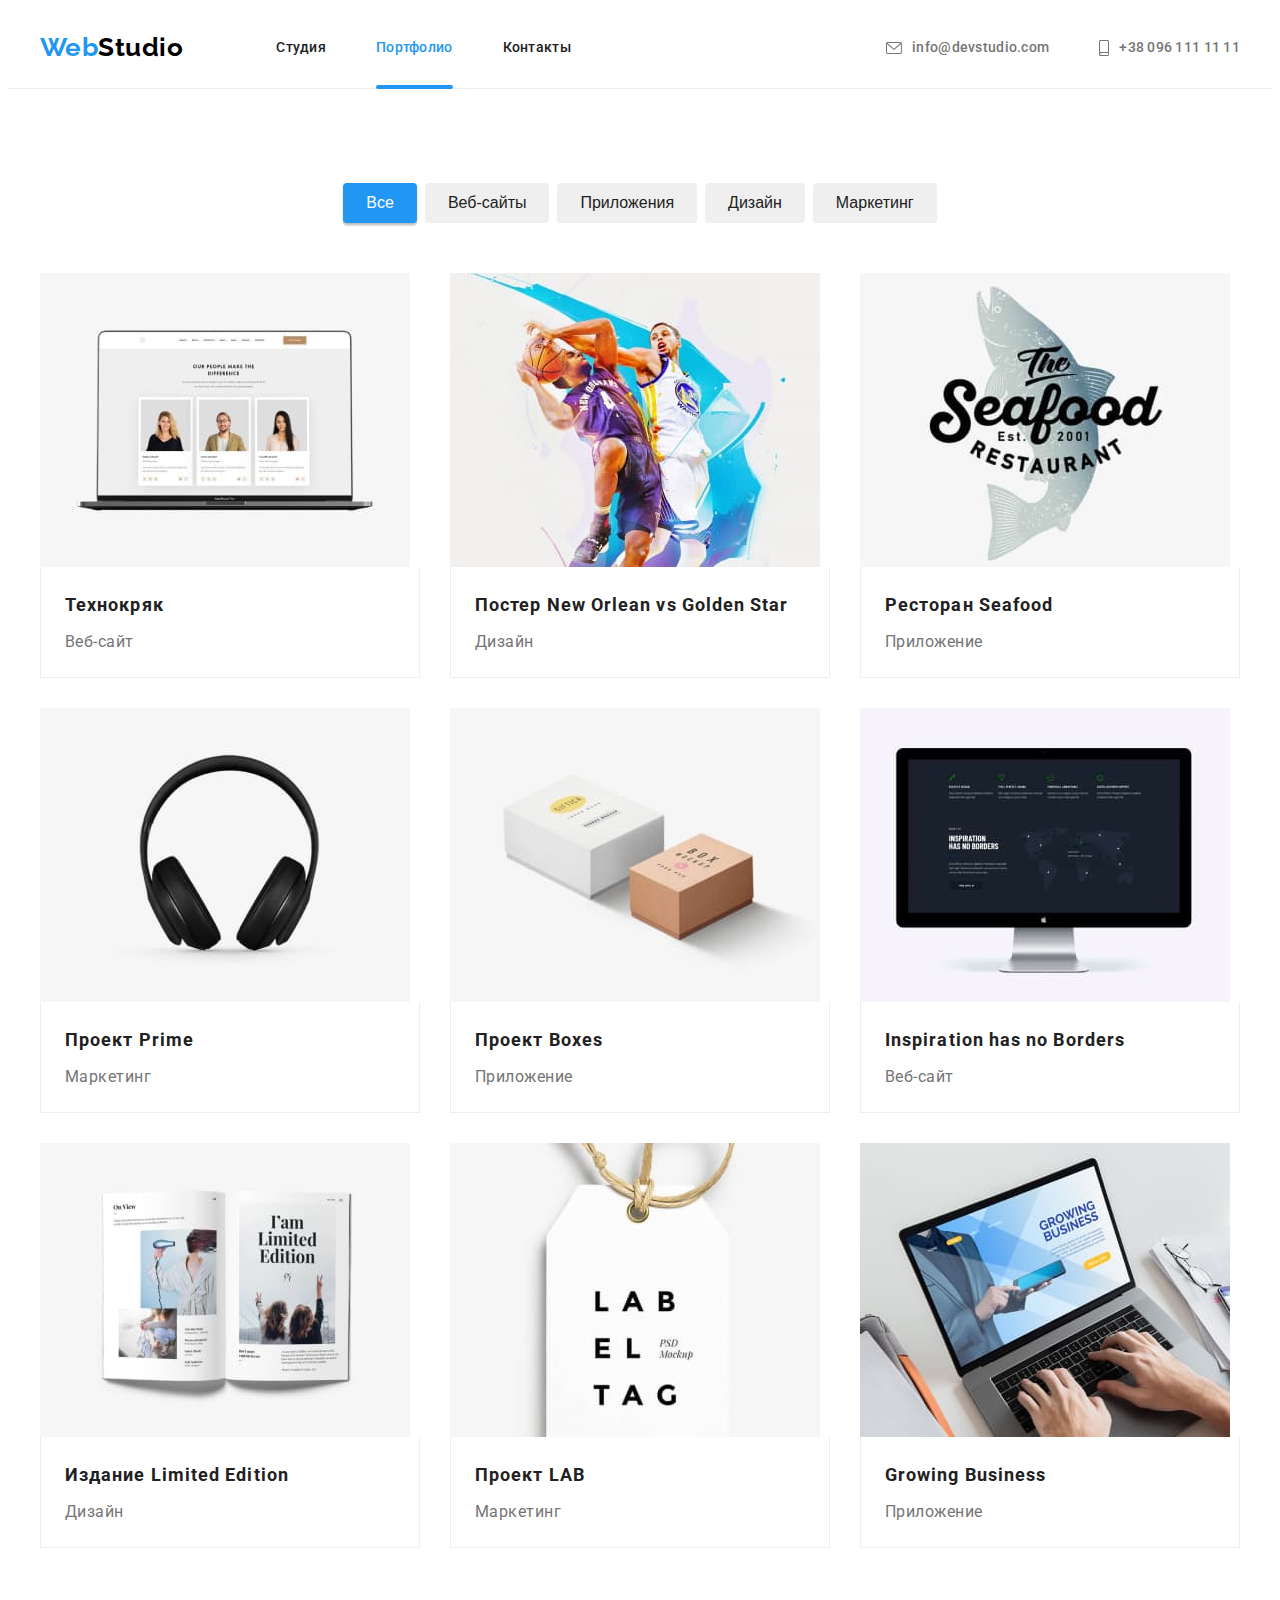
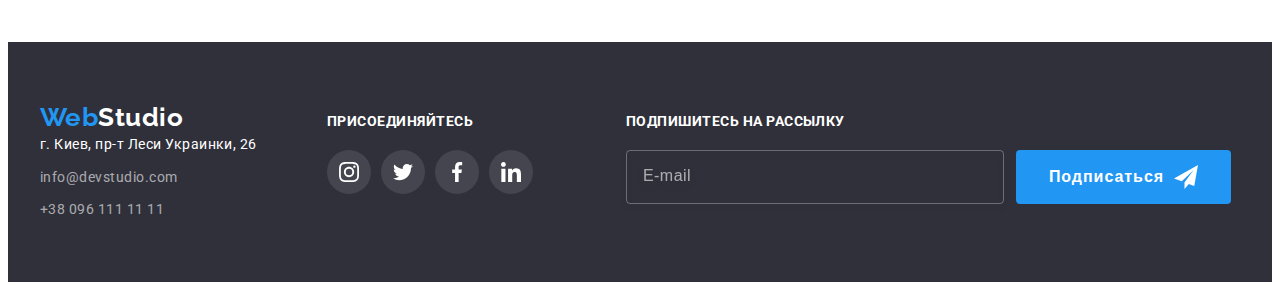
==== commit 0a097dd3: "конкатенация селекторов 2" ====
--- a/portfolio.html
+++ b/portfolio.html
@@ -311,7 +311,7 @@
     <!-- =======Footer======= -->
 
     <footer class="footer">
-      <div class="footer-line container">
+      <div class="footer__line container">
         <div class="">
           <a lang="en" class="footer__logo link" href="/"
             ><span class="logo-accent">Web</span>Studio</a
@@ -364,9 +364,9 @@
 
         <div class="footer__signup">
           <h3 class="page__title social__title--white">Подпишитесь на рассылку</h3>
-          <form class="form__singup" name="form-singup" autocomplete="on">
-            <label class="form__lable">
-              <input class="form__input" type="email" name="email" placeholder="E-mail" />
+          <form class="footer-form" name="form-singup" autocomplete="on">
+            <label class="footer-form__lable">
+              <input class="footer-form__input" type="email" name="email" placeholder="E-mail" />
             </label>
             <button class="button__footer button" type="submit">
               Подписаться
--- a/css/main.min.css
+++ b/css/main.min.css
@@ -1 +1 @@
-.visually-hidden{position:absolute;white-space:nowrap;width:1px;height:1px;overflow:hidden;border:0;padding:0;clip:rect(0 0 0 0);-webkit-clip-path:inset(50%);clip-path:inset(50%);margin:-1px}:root{--primary-font: "Roboto", sans-serif;--secondary-font: "Raleway", sans-serif;--primary-text-color: #757575;--title-text-color: #212121;--accent-color: #2196f3;--hero-text-color: #ffffff;--hero-background-color: #2f303a;--team-background-color: #f5f4fa;--team-border-shadow: 0px 1px 3px rgba(0, 0, 0, 0.12), 0px 1px 1px rgba(0, 0, 0, 0.14), 0px 2px 1px rgba(0, 0, 0, 0.2);--header-border-color: #ececec;--logo-footer-color: #000000;--hero-background-image-color: rgba(47, 48, 58, 0.4);--modal-button-shadow: rgba(0, 0, 0, 0.15);--modal-button-background: #188ce8;--footer-contact-color: rgba(255, 255, 255, 0.6);--footer-sosial-background-color: rgba(255, 255, 255, 0.1);--progects-card-border: #eeeeee;--clients-border-color: #afb1b8;--projects-focus-shadow: 0px 1px 1px rgba(0, 0, 0, 0.12), 0px 4px 4px rgba(0, 0, 0, 0.06), 1px 4px 6px rgba(0, 0, 0, 0.16);--btn-filter-focus-shadow: 0px 3px 1px rgba(0, 0, 0, 0.1), 0px 1px 2px rgba(0, 0, 0, 0.08), 0px 2px 2px rgba(0, 0, 0, 0.12);--backdrop-background-color: rgba(0, 0, 0, 0.2);--timing-function: cubic-bezier(0.4, 0, 0.2, 1);--services-background-color: rgba(47, 48, 58, 0.8);--footer-form-border-color: rgba(255, 255, 255, 0.3);--projects-overlay-color: rgba(33, 150, 243, 0.9);--m0dal-input-border: rgba(33, 33, 33, 0.2)}.header__logo{display:block;margin-right:93px;padding-top:24px;padding-bottom:25px;font-family:var(--secondary-font);color:var(--logo-footer-color);font-weight:700;font-size:26px;line-height:1.19;transition:color 250ms var(--timing-function)}.logo-accent{color:var(--accent-color)}.footer__logo{margin-bottom:20px;font-family:var(--secondary-font);color:var(--hero-text-color);font-weight:700;font-size:26px;line-height:1.19;transition:color 250ms var(--timing-function)}.subtitle{margin-bottom:50px;text-align:center;color:var(--title-text-color);font-weight:700;font-size:36px;line-height:1.16}.page__grid{display:flex;flex-wrap:wrap;margin-left:-30px;margin-top:-30px}.page__title{font-weight:700;font-size:14px;line-height:1.14;text-transform:uppercase}.button{display:inline-block;text-align:center;cursor:pointer;min-width:136px;padding:10px 32px;border-radius:4px;border:1px solid transparent;color:var(--hero-text-color);background-color:var(--accent-color);font-weight:700;font-size:16px;line-height:1.87;letter-spacing:.06em;transition:background-color 250ms var(--timing-function)}.button:hover,.button:focus{background-color:var(--modal-button-background);box-shadow:0px 4px 4px var(--modal-button-shadow)}.button__form{display:block;margin:0 auto}.button__footer{margin-left:12px;display:flex;align-items:center}.button__footer--svg{margin-left:10px}.social__list{display:flex;justify-content:center}.social__link{display:flex;justify-content:center;align-items:center;width:44px;height:44px;border-radius:50px;fill:var(--clients-border-color);transition:fill 250ms var(--timing-function),background-color 250ms var(--timing-function)}.social__link:hover,.social__link:focus{background-color:var(--accent-color);fill:var(--hero-text-color)}.social__item:not(:last-child){margin-right:10px}.social__item--white{color:var(--hero-text-color)}.social__link--white{fill:var(--hero-text-color);background-color:var(--footer-sosial-background-color);transition:background-color 250ms var(--timing-function)}.social__link--white:hover,.social__link--white:focus{background-color:var(--accent-color)}.backdrop{position:fixed;top:0;left:0;width:100%;height:100%;background-color:var(--backdrop-background-color);transition:opacity 250ms var(--timing-function),visibility 250ms var(--timing-function)}.backdrop.is-hidden{opacity:0;pointer-events:none;visibility:hidden}.modal{position:absolute;top:50%;left:50%;transform:translate(-50%, -50%);padding:40px;width:528px;height:581px;background-color:var(--hero-text-color)}.modal__close{position:absolute;top:8px;right:8px;display:flex;justify-content:center;align-items:center;width:30px;height:30px;cursor:pointer;border-radius:50%;border:1px solid var(--modal-button-shadow);background-color:var(--hero-text-color);transition:fill 250ms var(--timing-function)}.modal__close:hover,.modal__close:focus{fill:var(--accent-color)}.modal-title{margin-bottom:12px;font-weight:700;font-size:20px;line-height:1.15;text-align:center;letter-spacing:.03em;color:var(--title-text-color)}.modal-form-field{display:flex;flex-direction:column}.modal-lable{position:relative;display:block;margin-bottom:10px;font-size:12px;line-height:1.16;letter-spacing:.01em;color:var(--primary-text-color);transition:fill 250ms var(--timing-function)}.modal-lable:focus-within{fill:var(--accent-color)}.modal-input{margin-top:4px;padding-top:11px;padding-left:42px;padding-bottom:11px;width:448px;height:40px;border:1px solid var(--m0dal-input-border);box-sizing:border-box;border-radius:4px;transition:border 250ms var(--timing-function)}.modal-input:focus{outline:none;border:1px solid var(--accent-color)}.modal-input-svg{position:absolute;top:29px;left:12px}.modal-lable-textarea{margin-bottom:20px}.modal-comment{resize:none;padding:12px 16px;width:448px;height:120px}.modal-checkbox{display:flex;align-items:center;margin-bottom:30px;font-size:14px;line-height:1.71;letter-spacing:.03em;color:var(--primary-text-color)}.checkbox{position:absolute;overflow:hidden;width:1px;height:1px;margin:-1px;border:0;padding:0;clip:rect(0 0 0 0)}.checkbox__icon{display:inline-block;width:16px;height:15px;margin-right:8px;border:2px solid var(--title-text-color);border-radius:2px;transition:transform 250ms var(--timing-function),background-color 250ms var(--timing-function)}.checkbox:checked+.checkbox__icon{background-image:url("../images/icon-vector.svg");background-size:contain;background-origin:border-box;background-color:var(--accent-color);border-color:transparent;transform:scale(1.2);background-position:center;background-repeat:no-repeat}.checkbox:focus+.checkbox__icon{border:2px solid var(--accent-color)}.modal-link{color:var(--accent-color)}.list{list-style:none}.link{text-decoration:none}body{font-family:var(--primary-font);color:var(--primary-text-color);font-style:400;letter-spacing:.03em}h1,h2,h3,ul,p{margin:0px;padding:0px}img{display:block;max-width:100%}.section{padding-top:94px;padding-bottom:94px}.section-box{padding-bottom:94px}.container{width:1200px;padding-left:15px;padding-right:15px;margin:0 auto}.header{border-bottom:1px solid var(--header-border-color)}.header__line{display:flex;align-items:center}.header__nav{display:flex;align-items:center}.menu__list,.header-contacts__list{display:flex;font-weight:500;font-size:14px;line-height:1.14;letter-spacing:.02em;transition:color 250ms var(--timing-function)}.header-contacts__list{margin-left:auto}.menu__item:not(:last-child),.header-contacts__item:not(:last-child){margin-right:50px}.menu__link{display:block;padding-top:32px;padding-bottom:32px;color:var(--title-text-color);transition:color 250ms var(--timing-function)}.menu__link:hover,.menu__link:focus,.menu__list .current,.header-contacts__link:hover,.header-contacts__link:focus{color:var(--accent-color)}.menu__item{position:relative}.menu__item .current::after{position:absolute;left:0;bottom:0;content:"";display:block;width:100%;height:4px;background:var(--accent-color);border-radius:2px}.header-contacts__link{color:var(--primary-text-color);transition:color 250ms var(--timing-function)}.header-contacts__link{display:inline-flex;align-items:center;padding-top:32px;padding-bottom:32px}.header-contacts__svg{margin-right:10px;fill:currentColor}.hero{padding-top:200px;padding-bottom:200px;color:var(--hero-text-color);background-color:var(--hero-background-color);text-align:center;max-width:1600px;height:600px;margin-left:auto;margin-right:auto;background-repeat:no-repeat;background-position:center;background-size:cover;background-image:linear-gradient(to right, var(--hero-background-image-color), var(--hero-background-image-color)),url("../images/page1/hero.jpg")}.hero__title{margin-bottom:30px;font-weight:900;font-size:44px;line-height:1.36;text-transform:uppercase}.features__item{flex-basis:calc((100% - 120px) / 4);margin-left:30px;margin-top:30px}.features__image{display:flex;justify-content:center;align-items:center;width:270px;height:120px;margin-bottom:30px;background-color:var(--team-background-color);border-radius:4px}.features__title{margin-bottom:10px;color:var(--title-text-color)}.features__desc{font-size:14px;line-height:1.71}.services__list{display:flex}.services__item:not(:last-child){margin-right:30px}.services__card{position:relative}.services__desc{position:absolute;bottom:0;left:0;display:flex;justify-content:center;align-items:center;width:100%;height:70px;margin-bottom:0;text-align:center;color:var(--hero-text-color);background-color:var(--services-background-color)}.team{background-color:var(--team-background-color)}.team__item{flex-basis:calc(100% / 4 - 30px);margin-left:30px;margin-top:30px;box-shadow:var(--team-border-shadow);border-radius:0px 0px 4px 4px}.team-card{text-align:center;padding-top:30px;padding-bottom:30px;background-color:var(--hero-text-color)}.team-card__name{margin-bottom:10px;color:var(--title-text-color);font-weight:500;font-size:16px;line-height:1.18}.team-card__profession{font-size:16px;line-height:1.18;margin-bottom:10px}.clients__item{justify-content:center;align-items:center;flex-basis:calc((100% - 180px) / 6);margin-left:30px;margin-top:30px}.clients__link{display:inline-flex;justify-content:center;align-items:center;width:170px;height:92px;color:var(--clients-border-color);border:1px solid var(--clients-border-color);border-radius:4px;transition:color 250ms var(--timing-function),border 250ms var(--timing-function)}.clients__link:hover,.clients__link:focus{color:var(--accent-color);border:1px solid var(--accent-color)}.clients__svg{width:106px;height:60px;fill:currentColor}.footer{padding-top:60px;padding-bottom:60px;background-color:var(--hero-background-color)}.footer-address{margin-bottom:9px;color:var(--hero-text-color);font-style:normal;font-weight:400;font-size:14px;line-height:1.71}.footer-contact__link{color:var(--footer-contact-color);font-weight:400;font-size:14px;line-height:1.71;transition:color 250ms var(--timing-function)}.footer-contact__link:hover,.footer-contact__link:focus{color:var(--accent-color)}.footer-contact__item:not(:last-child){margin-bottom:9px}.footer-line{display:flex;align-items:baseline}.footer-social-contacts{width:206px;height:80px;margin-left:70px}.footer__signup{margin-left:93px}.form__singup{display:flex}.social__title--white{color:var(--hero-text-color);margin-bottom:20px}.form__lable{display:inline-block;border:1px solid var(--footer-form-border-color);filter:drop-shadow(0px 4px 4px var(--modal-button-shadow));border-radius:4px}.form__input{border:none;background-color:transparent;min-width:358px;height:50px;padding-left:16px;color:var(--footer-contact-color)}.form__input::-moz-placeholder{font-size:16px;line-height:1.25;letter-spacing:.03em;color:var(--footer-contact-color)}.form__input:-ms-input-placeholder{font-size:16px;line-height:1.25;letter-spacing:.03em;color:var(--footer-contact-color)}.form__input::placeholder{font-size:16px;line-height:1.25;letter-spacing:.03em;color:var(--footer-contact-color)}.filter-menu{display:flex;align-items:center;justify-content:center;margin-bottom:50px}.filter-menu__item:not(:last-child){margin-right:8px}.filter-menu__btn{display:inline-block;text-align:center;cursor:pointer;min-width:73px;padding:6px 22px;border-radius:4px;border:1px solid transparent;color:var(--title-text-color);font-style:normal;font-weight:500;font-size:16px;line-height:1.62;transition:color 250ms var(--timing-function),box-shadow 250ms var(--timing-function),background-color 250ms var(--timing-function)}.filter-menu__btn:hover,.filter-menu__btn:focus{color:var(--hero-text-color);background-color:var(--accent-color);box-shadow:var(--btn-filter-focus-shadow)}.filter-menu__btn.current{color:var(--hero-text-color);background-color:var(--accent-color);box-shadow:var(--btn-filter-focus-shadow)}.projects__item{flex-basis:calc((100% - 90px) / 3);margin-left:30px;margin-top:30px}.projects__link{display:block;transition:box-shadow 250ms var(--timing-function)}.projects__link:hover,.projects__link:focus{box-shadow:var(--projects-focus-shadow)}.card{padding-top:20px;padding-bottom:20px;padding-left:24px;padding-right:24px;border-right:1px solid var(--progects-card-border);border-bottom:1px solid var(--progects-card-border);border-left:1px solid var(--progects-card-border)}.card__title{margin-bottom:4px;color:var(--title-text-color);font-weight:700;font-size:18px;line-height:2;letter-spacing:.06em}.card__desc{color:var(--primary-text-color);font-size:16px;line-height:1.87}.projects-overlay{position:relative;overflow:hidden}.projects-overlay__text{position:absolute;display:block;top:100%;left:0;width:100%;height:100%;transition:transform 250ms var(--timing-function);padding-right:24px;padding-left:24px;padding-top:63px;padding-bottom:63px;background-color:var(--projects-overlay-color);color:var(--hero-text-color);font-size:18px;line-height:1.56;letter-spacing:.03em}.projects__link:hover .projects-overlay__text,.projects__link:focus .projects-overlay__text{transform:translateY(-100%)}/*# sourceMappingURL=main.min.css.map */+.visually-hidden{position:absolute;white-space:nowrap;width:1px;height:1px;overflow:hidden;border:0;padding:0;clip:rect(0 0 0 0);-webkit-clip-path:inset(50%);clip-path:inset(50%);margin:-1px}:root{--primary-font: "Roboto", sans-serif;--secondary-font: "Raleway", sans-serif;--primary-text-color: #757575;--title-text-color: #212121;--accent-color: #2196f3;--hero-text-color: #ffffff;--hero-background-color: #2f303a;--team-background-color: #f5f4fa;--team-border-shadow: 0px 1px 3px rgba(0, 0, 0, 0.12), 0px 1px 1px rgba(0, 0, 0, 0.14), 0px 2px 1px rgba(0, 0, 0, 0.2);--header-border-color: #ececec;--logo-footer-color: #000000;--hero-background-image-color: rgba(47, 48, 58, 0.4);--modal-button-shadow: rgba(0, 0, 0, 0.15);--modal-button-background: #188ce8;--footer-contact-color: rgba(255, 255, 255, 0.6);--footer-sosial-background-color: rgba(255, 255, 255, 0.1);--progects-card-border: #eeeeee;--clients-border-color: #afb1b8;--projects-focus-shadow: 0px 1px 1px rgba(0, 0, 0, 0.12), 0px 4px 4px rgba(0, 0, 0, 0.06), 1px 4px 6px rgba(0, 0, 0, 0.16);--btn-filter-focus-shadow: 0px 3px 1px rgba(0, 0, 0, 0.1), 0px 1px 2px rgba(0, 0, 0, 0.08), 0px 2px 2px rgba(0, 0, 0, 0.12);--backdrop-background-color: rgba(0, 0, 0, 0.2);--timing-function: cubic-bezier(0.4, 0, 0.2, 1);--services-background-color: rgba(47, 48, 58, 0.8);--footer-form-border-color: rgba(255, 255, 255, 0.3);--projects-overlay-color: rgba(33, 150, 243, 0.9);--m0dal-input-border: rgba(33, 33, 33, 0.2)}.header__logo{display:block;margin-right:93px;padding-top:24px;padding-bottom:25px;font-family:var(--secondary-font);color:var(--logo-footer-color);font-weight:700;font-size:26px;line-height:1.19;transition:color 250ms var(--timing-function)}.logo-accent{color:var(--accent-color)}.footer__logo{margin-bottom:20px;font-family:var(--secondary-font);color:var(--hero-text-color);font-weight:700;font-size:26px;line-height:1.19;transition:color 250ms var(--timing-function)}.subtitle{margin-bottom:50px;text-align:center;color:var(--title-text-color);font-weight:700;font-size:36px;line-height:1.16}.page__grid{display:flex;flex-wrap:wrap;margin-left:-30px;margin-top:-30px}.page__title{font-weight:700;font-size:14px;line-height:1.14;text-transform:uppercase}.button{display:inline-block;text-align:center;cursor:pointer;min-width:136px;padding:10px 32px;border-radius:4px;border:1px solid transparent;color:var(--hero-text-color);background-color:var(--accent-color);font-weight:700;font-size:16px;line-height:1.87;letter-spacing:.06em;transition:background-color 250ms var(--timing-function)}.button:hover,.button:focus{background-color:var(--modal-button-background);box-shadow:0px 4px 4px var(--modal-button-shadow)}.button__form{display:block;margin:0 auto}.button__footer{margin-left:12px;display:flex;align-items:center}.button__footer--svg{margin-left:10px}.social__list{display:flex;justify-content:center}.social__link{display:flex;justify-content:center;align-items:center;width:44px;height:44px;border-radius:50px;fill:var(--clients-border-color);transition:fill 250ms var(--timing-function),background-color 250ms var(--timing-function)}.social__link:hover,.social__link:focus{background-color:var(--accent-color);fill:var(--hero-text-color)}.social__item:not(:last-child){margin-right:10px}.social__item--white{color:var(--hero-text-color)}.social__link--white{fill:var(--hero-text-color);background-color:var(--footer-sosial-background-color);transition:background-color 250ms var(--timing-function)}.social__link--white:hover,.social__link--white:focus{background-color:var(--accent-color)}.backdrop{position:fixed;top:0;left:0;width:100%;height:100%;background-color:var(--backdrop-background-color);transition:opacity 250ms var(--timing-function),visibility 250ms var(--timing-function)}.backdrop.is-hidden{opacity:0;pointer-events:none;visibility:hidden}.modal{position:absolute;top:50%;left:50%;transform:translate(-50%, -50%);padding:40px;width:528px;height:581px;background-color:var(--hero-text-color)}.modal__close{position:absolute;top:8px;right:8px;display:flex;justify-content:center;align-items:center;width:30px;height:30px;cursor:pointer;border-radius:50%;border:1px solid var(--modal-button-shadow);background-color:var(--hero-text-color);transition:fill 250ms var(--timing-function)}.modal__close:hover,.modal__close:focus{fill:var(--accent-color)}.form__title{margin-bottom:12px;font-weight:700;font-size:20px;line-height:1.15;text-align:center;letter-spacing:.03em;color:var(--title-text-color)}.modal-form{display:flex;flex-direction:column}.modal-form__lable{position:relative;display:block;margin-bottom:10px;font-size:12px;line-height:1.16;letter-spacing:.01em;color:var(--primary-text-color);transition:fill 250ms var(--timing-function)}.modal-form__lable:focus-within{fill:var(--accent-color)}.modal-form__input{margin-top:4px;padding-top:11px;padding-left:42px;padding-bottom:11px;width:448px;height:40px;border:1px solid var(--m0dal-input-border);box-sizing:border-box;border-radius:4px;transition:border 250ms var(--timing-function)}.modal-form__input:focus{outline:none;border:1px solid var(--accent-color)}.modal-form__input--svg{position:absolute;top:29px;left:12px}.modal-form__textarea{margin-bottom:20px}.modal-form__comment{resize:none;padding:12px 16px;width:448px;height:120px}.modal-form__checkbox{display:flex;align-items:center;margin-bottom:30px;font-size:14px;line-height:1.71;letter-spacing:.03em;color:var(--primary-text-color)}.checkbox{position:absolute;overflow:hidden;width:1px;height:1px;margin:-1px;border:0;padding:0;clip:rect(0 0 0 0)}.checkbox__icon{display:inline-block;width:16px;height:15px;margin-right:8px;border:2px solid var(--title-text-color);border-radius:2px;transition:transform 250ms var(--timing-function),background-color 250ms var(--timing-function)}.checkbox:checked+.checkbox__icon{background-image:url("../images/icon-vector.svg");background-size:contain;background-origin:border-box;background-color:var(--accent-color);border-color:transparent;transform:scale(1.2);background-position:center;background-repeat:no-repeat}.checkbox:focus+.checkbox__icon{border:2px solid var(--accent-color)}.checkbox__link{color:var(--accent-color)}.list{list-style:none}.link{text-decoration:none}body{font-family:var(--primary-font);color:var(--primary-text-color);font-style:400;letter-spacing:.03em}h1,h2,h3,ul,p{margin:0px;padding:0px}img{display:block;max-width:100%}.section{padding-top:94px;padding-bottom:94px}.section-box{padding-bottom:94px}.container{width:1200px;padding-left:15px;padding-right:15px;margin:0 auto}.header{border-bottom:1px solid var(--header-border-color)}.header__line{display:flex;align-items:center}.header__nav{display:flex;align-items:center}.menu__list,.header-contacts__list{display:flex;font-weight:500;font-size:14px;line-height:1.14;letter-spacing:.02em;transition:color 250ms var(--timing-function)}.header-contacts__list{margin-left:auto}.menu__link{display:block;padding-top:32px;padding-bottom:32px;color:var(--title-text-color);transition:color 250ms var(--timing-function)}.menu__link:hover,.menu__link:focus,.menu__list .current,.header-contacts__link:hover,.header-contacts__link:focus{color:var(--accent-color)}.menu__item{position:relative}.menu__item .current::after{position:absolute;left:0;bottom:-1px;content:"";display:block;width:100%;height:4px;background:var(--accent-color);border-radius:2px}.menu__item:not(:last-child),.header-contacts__item:not(:last-child){margin-right:50px}.header-contacts__link{display:inline-flex;align-items:center;padding-top:32px;padding-bottom:32px;color:var(--primary-text-color);transition:color 250ms var(--timing-function)}.header-contacts__svg{margin-right:10px;fill:currentColor}.hero{padding-top:200px;padding-bottom:200px;color:var(--hero-text-color);background-color:var(--hero-background-color);text-align:center;max-width:1600px;height:600px;margin-left:auto;margin-right:auto;background-repeat:no-repeat;background-position:center;background-size:cover;background-image:linear-gradient(to right, var(--hero-background-image-color), var(--hero-background-image-color)),url("../images/page1/hero.jpg")}.hero__title{margin-bottom:30px;font-weight:900;font-size:44px;line-height:1.36;text-transform:uppercase}.features__item{flex-basis:calc((100% - 120px) / 4);margin-left:30px;margin-top:30px}.features__image{display:flex;justify-content:center;align-items:center;width:270px;height:120px;margin-bottom:30px;background-color:var(--team-background-color);border-radius:4px}.features__title{margin-bottom:10px;color:var(--title-text-color)}.features__desc{font-size:14px;line-height:1.71}.services__list{display:flex}.services__item:not(:last-child){margin-right:30px}.services__card{position:relative}.services__desc{position:absolute;bottom:0;left:0;display:flex;justify-content:center;align-items:center;width:100%;height:70px;margin-bottom:0;text-align:center;color:var(--hero-text-color);background-color:var(--services-background-color)}.team{background-color:var(--team-background-color)}.team__item{flex-basis:calc(100% / 4 - 30px);margin-left:30px;margin-top:30px;box-shadow:var(--team-border-shadow);border-radius:0px 0px 4px 4px}.team-card{text-align:center;padding-top:30px;padding-bottom:30px;background-color:var(--hero-text-color)}.team-card__name{margin-bottom:10px;color:var(--title-text-color);font-weight:500;font-size:16px;line-height:1.18}.team-card__profession{font-size:16px;line-height:1.18;margin-bottom:10px}.clients__item{justify-content:center;align-items:center;flex-basis:calc((100% - 180px) / 6);margin-left:30px;margin-top:30px}.clients__link{display:inline-flex;justify-content:center;align-items:center;width:170px;height:92px;color:var(--clients-border-color);border:1px solid var(--clients-border-color);border-radius:4px;transition:color 250ms var(--timing-function),border 250ms var(--timing-function)}.clients__link:hover,.clients__link:focus{color:var(--accent-color);border:1px solid var(--accent-color)}.clients__svg{width:106px;height:60px;fill:currentColor}.footer{padding-top:60px;padding-bottom:60px;background-color:var(--hero-background-color)}.footer__line{display:flex;align-items:baseline}.footer-address{margin-bottom:9px;color:var(--hero-text-color);font-style:normal;font-weight:400;font-size:14px;line-height:1.71}.footer-contact__link{color:var(--footer-contact-color);font-weight:400;font-size:14px;line-height:1.71;transition:color 250ms var(--timing-function)}.footer-contact__link:hover,.footer-contact__link:focus{color:var(--accent-color)}.footer-contact__item:not(:last-child){margin-bottom:9px}.footer-social-contacts{width:206px;height:80px;margin-left:70px}.footer__signup{margin-left:93px}.footer-form{display:flex}.footer-form__lable{display:inline-block;border:1px solid var(--footer-form-border-color);filter:drop-shadow(0px 4px 4px var(--modal-button-shadow));border-radius:4px}.footer-form__input{border:none;background-color:transparent;min-width:358px;height:50px;padding-left:16px;color:var(--footer-contact-color)}.footer-form__input::-moz-placeholder{font-size:16px;line-height:1.25;letter-spacing:.03em;color:var(--footer-contact-color)}.footer-form__input:-ms-input-placeholder{font-size:16px;line-height:1.25;letter-spacing:.03em;color:var(--footer-contact-color)}.footer-form__input::placeholder{font-size:16px;line-height:1.25;letter-spacing:.03em;color:var(--footer-contact-color)}.social__title--white{color:var(--hero-text-color);margin-bottom:20px}.filter-menu{display:flex;align-items:center;justify-content:center;margin-bottom:50px}.filter-menu__item:not(:last-child){margin-right:8px}.filter-menu__btn{display:inline-block;text-align:center;cursor:pointer;min-width:73px;padding:6px 22px;border-radius:4px;border:1px solid transparent;color:var(--title-text-color);font-style:normal;font-weight:500;font-size:16px;line-height:1.62;transition:color 250ms var(--timing-function),box-shadow 250ms var(--timing-function),background-color 250ms var(--timing-function)}.filter-menu__btn:hover,.filter-menu__btn:focus{color:var(--hero-text-color);background-color:var(--accent-color);box-shadow:var(--btn-filter-focus-shadow)}.filter-menu__btn.current{color:var(--hero-text-color);background-color:var(--accent-color);box-shadow:var(--btn-filter-focus-shadow)}.projects__item{flex-basis:calc((100% - 90px) / 3);margin-left:30px;margin-top:30px}.projects__link{display:block;transition:box-shadow 250ms var(--timing-function)}.projects__link:hover,.projects__link:focus{box-shadow:var(--projects-focus-shadow)}.projects__link:hover .projects-overlay__text,.projects__link:focus .projects-overlay__text{transform:translateY(-100%)}.card{padding-top:20px;padding-bottom:20px;padding-left:24px;padding-right:24px;border-right:1px solid var(--progects-card-border);border-bottom:1px solid var(--progects-card-border);border-left:1px solid var(--progects-card-border)}.card__title{margin-bottom:4px;color:var(--title-text-color);font-weight:700;font-size:18px;line-height:2;letter-spacing:.06em}.card__desc{color:var(--primary-text-color);font-size:16px;line-height:1.87}.projects-overlay{position:relative;overflow:hidden}.projects-overlay__text{position:absolute;display:block;top:100%;left:0;width:100%;height:100%;transition:transform 250ms var(--timing-function);padding-right:24px;padding-left:24px;padding-top:63px;padding-bottom:63px;background-color:var(--projects-overlay-color);color:var(--hero-text-color);font-size:18px;line-height:1.56;letter-spacing:.03em}/*# sourceMappingURL=main.min.css.map */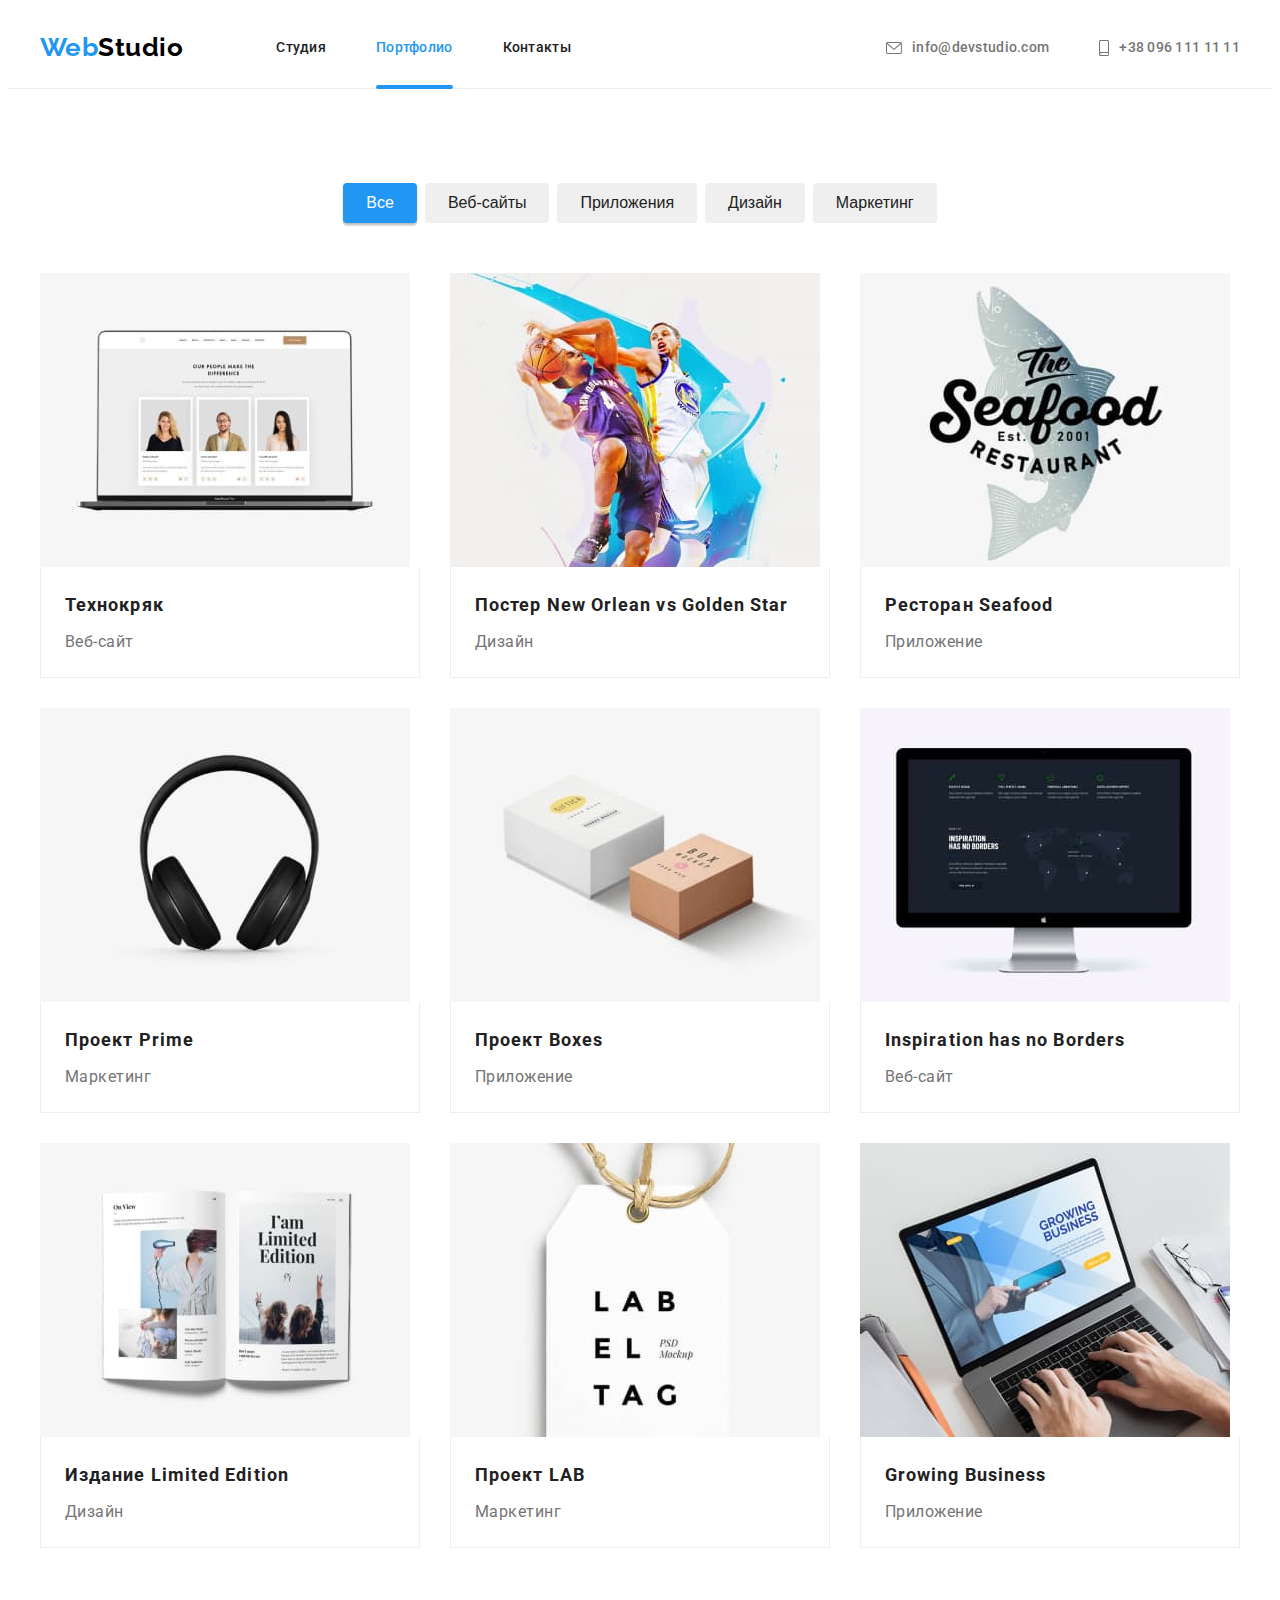
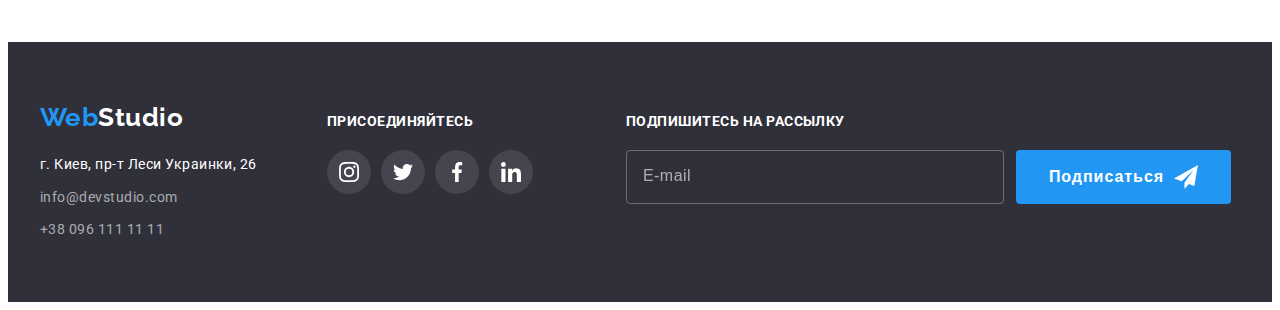
==== commit f98c68af: "добавляет директиву @extend в logo" ====
--- a/portfolio.html
+++ b/portfolio.html
@@ -25,8 +25,8 @@
     <header class="header">
       <div class="header__line container">
         <nav class="header__nav">
-          <a lang="en" class="header__logo link" href="./"
-            ><span class="logo-accent">Web</span>Studio</a
+          <a lang="en" class="logo__header link" href="./"
+            ><span class="logo__accent">Web</span>Studio</a
           >
           <ul class="menu__list list">
             <li class="menu__item">
@@ -313,8 +313,8 @@
     <footer class="footer">
       <div class="footer__line container">
         <div class="">
-          <a lang="en" class="footer__logo link" href="/"
-            ><span class="logo-accent">Web</span>Studio</a
+          <a lang="en" class="logo__footer link" href="/"
+            ><span class="logo__accent">Web</span>Studio</a
           >
           <address class="footer-address list">г. Киев, пр-т Леси Украинки, 26</address>
           <ul class="footer-contact__list list">
--- a/css/main.min.css
+++ b/css/main.min.css
@@ -1 +1 @@
-.visually-hidden{position:absolute;white-space:nowrap;width:1px;height:1px;overflow:hidden;border:0;padding:0;clip:rect(0 0 0 0);-webkit-clip-path:inset(50%);clip-path:inset(50%);margin:-1px}:root{--primary-font: "Roboto", sans-serif;--secondary-font: "Raleway", sans-serif;--primary-text-color: #757575;--title-text-color: #212121;--accent-color: #2196f3;--hero-text-color: #ffffff;--hero-background-color: #2f303a;--team-background-color: #f5f4fa;--team-border-shadow: 0px 1px 3px rgba(0, 0, 0, 0.12), 0px 1px 1px rgba(0, 0, 0, 0.14), 0px 2px 1px rgba(0, 0, 0, 0.2);--header-border-color: #ececec;--logo-footer-color: #000000;--hero-background-image-color: rgba(47, 48, 58, 0.4);--modal-button-shadow: rgba(0, 0, 0, 0.15);--modal-button-background: #188ce8;--footer-contact-color: rgba(255, 255, 255, 0.6);--footer-sosial-background-color: rgba(255, 255, 255, 0.1);--progects-card-border: #eeeeee;--clients-border-color: #afb1b8;--projects-focus-shadow: 0px 1px 1px rgba(0, 0, 0, 0.12), 0px 4px 4px rgba(0, 0, 0, 0.06), 1px 4px 6px rgba(0, 0, 0, 0.16);--btn-filter-focus-shadow: 0px 3px 1px rgba(0, 0, 0, 0.1), 0px 1px 2px rgba(0, 0, 0, 0.08), 0px 2px 2px rgba(0, 0, 0, 0.12);--backdrop-background-color: rgba(0, 0, 0, 0.2);--timing-function: cubic-bezier(0.4, 0, 0.2, 1);--services-background-color: rgba(47, 48, 58, 0.8);--footer-form-border-color: rgba(255, 255, 255, 0.3);--projects-overlay-color: rgba(33, 150, 243, 0.9);--m0dal-input-border: rgba(33, 33, 33, 0.2)}.header__logo{display:block;margin-right:93px;padding-top:24px;padding-bottom:25px;font-family:var(--secondary-font);color:var(--logo-footer-color);font-weight:700;font-size:26px;line-height:1.19;transition:color 250ms var(--timing-function)}.logo-accent{color:var(--accent-color)}.footer__logo{margin-bottom:20px;font-family:var(--secondary-font);color:var(--hero-text-color);font-weight:700;font-size:26px;line-height:1.19;transition:color 250ms var(--timing-function)}.subtitle{margin-bottom:50px;text-align:center;color:var(--title-text-color);font-weight:700;font-size:36px;line-height:1.16}.page__grid{display:flex;flex-wrap:wrap;margin-left:-30px;margin-top:-30px}.page__title{font-weight:700;font-size:14px;line-height:1.14;text-transform:uppercase}.button{display:inline-block;text-align:center;cursor:pointer;min-width:136px;padding:10px 32px;border-radius:4px;border:1px solid transparent;color:var(--hero-text-color);background-color:var(--accent-color);font-weight:700;font-size:16px;line-height:1.87;letter-spacing:.06em;transition:background-color 250ms var(--timing-function)}.button:hover,.button:focus{background-color:var(--modal-button-background);box-shadow:0px 4px 4px var(--modal-button-shadow)}.button__form{display:block;margin:0 auto}.button__footer{margin-left:12px;display:flex;align-items:center}.button__footer--svg{margin-left:10px}.social__list{display:flex;justify-content:center}.social__link{display:flex;justify-content:center;align-items:center;width:44px;height:44px;border-radius:50px;fill:var(--clients-border-color);transition:fill 250ms var(--timing-function),background-color 250ms var(--timing-function)}.social__link:hover,.social__link:focus{background-color:var(--accent-color);fill:var(--hero-text-color)}.social__item:not(:last-child){margin-right:10px}.social__item--white{color:var(--hero-text-color)}.social__link--white{fill:var(--hero-text-color);background-color:var(--footer-sosial-background-color);transition:background-color 250ms var(--timing-function)}.social__link--white:hover,.social__link--white:focus{background-color:var(--accent-color)}.backdrop{position:fixed;top:0;left:0;width:100%;height:100%;background-color:var(--backdrop-background-color);transition:opacity 250ms var(--timing-function),visibility 250ms var(--timing-function)}.backdrop.is-hidden{opacity:0;pointer-events:none;visibility:hidden}.modal{position:absolute;top:50%;left:50%;transform:translate(-50%, -50%);padding:40px;width:528px;height:581px;background-color:var(--hero-text-color)}.modal__close{position:absolute;top:8px;right:8px;display:flex;justify-content:center;align-items:center;width:30px;height:30px;cursor:pointer;border-radius:50%;border:1px solid var(--modal-button-shadow);background-color:var(--hero-text-color);transition:fill 250ms var(--timing-function)}.modal__close:hover,.modal__close:focus{fill:var(--accent-color)}.form__title{margin-bottom:12px;font-weight:700;font-size:20px;line-height:1.15;text-align:center;letter-spacing:.03em;color:var(--title-text-color)}.modal-form{display:flex;flex-direction:column}.modal-form__lable{position:relative;display:block;margin-bottom:10px;font-size:12px;line-height:1.16;letter-spacing:.01em;color:var(--primary-text-color);transition:fill 250ms var(--timing-function)}.modal-form__lable:focus-within{fill:var(--accent-color)}.modal-form__input{margin-top:4px;padding-top:11px;padding-left:42px;padding-bottom:11px;width:448px;height:40px;border:1px solid var(--m0dal-input-border);box-sizing:border-box;border-radius:4px;transition:border 250ms var(--timing-function)}.modal-form__input:focus{outline:none;border:1px solid var(--accent-color)}.modal-form__input--svg{position:absolute;top:29px;left:12px}.modal-form__textarea{margin-bottom:20px}.modal-form__comment{resize:none;padding:12px 16px;width:448px;height:120px}.modal-form__checkbox{display:flex;align-items:center;margin-bottom:30px;font-size:14px;line-height:1.71;letter-spacing:.03em;color:var(--primary-text-color)}.checkbox{position:absolute;overflow:hidden;width:1px;height:1px;margin:-1px;border:0;padding:0;clip:rect(0 0 0 0)}.checkbox__icon{display:inline-block;width:16px;height:15px;margin-right:8px;border:2px solid var(--title-text-color);border-radius:2px;transition:transform 250ms var(--timing-function),background-color 250ms var(--timing-function)}.checkbox:checked+.checkbox__icon{background-image:url("../images/icon-vector.svg");background-size:contain;background-origin:border-box;background-color:var(--accent-color);border-color:transparent;transform:scale(1.2);background-position:center;background-repeat:no-repeat}.checkbox:focus+.checkbox__icon{border:2px solid var(--accent-color)}.checkbox__link{color:var(--accent-color)}.list{list-style:none}.link{text-decoration:none}body{font-family:var(--primary-font);color:var(--primary-text-color);font-style:400;letter-spacing:.03em}h1,h2,h3,ul,p{margin:0px;padding:0px}img{display:block;max-width:100%}.section{padding-top:94px;padding-bottom:94px}.section-box{padding-bottom:94px}.container{width:1200px;padding-left:15px;padding-right:15px;margin:0 auto}.header{border-bottom:1px solid var(--header-border-color)}.header__line{display:flex;align-items:center}.header__nav{display:flex;align-items:center}.menu__list,.header-contacts__list{display:flex;font-weight:500;font-size:14px;line-height:1.14;letter-spacing:.02em;transition:color 250ms var(--timing-function)}.header-contacts__list{margin-left:auto}.menu__link{display:block;padding-top:32px;padding-bottom:32px;color:var(--title-text-color);transition:color 250ms var(--timing-function)}.menu__link:hover,.menu__link:focus,.menu__list .current,.header-contacts__link:hover,.header-contacts__link:focus{color:var(--accent-color)}.menu__item{position:relative}.menu__item .current::after{position:absolute;left:0;bottom:-1px;content:"";display:block;width:100%;height:4px;background:var(--accent-color);border-radius:2px}.menu__item:not(:last-child),.header-contacts__item:not(:last-child){margin-right:50px}.header-contacts__link{display:inline-flex;align-items:center;padding-top:32px;padding-bottom:32px;color:var(--primary-text-color);transition:color 250ms var(--timing-function)}.header-contacts__svg{margin-right:10px;fill:currentColor}.hero{padding-top:200px;padding-bottom:200px;color:var(--hero-text-color);background-color:var(--hero-background-color);text-align:center;max-width:1600px;height:600px;margin-left:auto;margin-right:auto;background-repeat:no-repeat;background-position:center;background-size:cover;background-image:linear-gradient(to right, var(--hero-background-image-color), var(--hero-background-image-color)),url("../images/page1/hero.jpg")}.hero__title{margin-bottom:30px;font-weight:900;font-size:44px;line-height:1.36;text-transform:uppercase}.features__item{flex-basis:calc((100% - 120px) / 4);margin-left:30px;margin-top:30px}.features__image{display:flex;justify-content:center;align-items:center;width:270px;height:120px;margin-bottom:30px;background-color:var(--team-background-color);border-radius:4px}.features__title{margin-bottom:10px;color:var(--title-text-color)}.features__desc{font-size:14px;line-height:1.71}.services__list{display:flex}.services__item:not(:last-child){margin-right:30px}.services__card{position:relative}.services__desc{position:absolute;bottom:0;left:0;display:flex;justify-content:center;align-items:center;width:100%;height:70px;margin-bottom:0;text-align:center;color:var(--hero-text-color);background-color:var(--services-background-color)}.team{background-color:var(--team-background-color)}.team__item{flex-basis:calc(100% / 4 - 30px);margin-left:30px;margin-top:30px;box-shadow:var(--team-border-shadow);border-radius:0px 0px 4px 4px}.team-card{text-align:center;padding-top:30px;padding-bottom:30px;background-color:var(--hero-text-color)}.team-card__name{margin-bottom:10px;color:var(--title-text-color);font-weight:500;font-size:16px;line-height:1.18}.team-card__profession{font-size:16px;line-height:1.18;margin-bottom:10px}.clients__item{justify-content:center;align-items:center;flex-basis:calc((100% - 180px) / 6);margin-left:30px;margin-top:30px}.clients__link{display:inline-flex;justify-content:center;align-items:center;width:170px;height:92px;color:var(--clients-border-color);border:1px solid var(--clients-border-color);border-radius:4px;transition:color 250ms var(--timing-function),border 250ms var(--timing-function)}.clients__link:hover,.clients__link:focus{color:var(--accent-color);border:1px solid var(--accent-color)}.clients__svg{width:106px;height:60px;fill:currentColor}.footer{padding-top:60px;padding-bottom:60px;background-color:var(--hero-background-color)}.footer__line{display:flex;align-items:baseline}.footer-address{margin-bottom:9px;color:var(--hero-text-color);font-style:normal;font-weight:400;font-size:14px;line-height:1.71}.footer-contact__link{color:var(--footer-contact-color);font-weight:400;font-size:14px;line-height:1.71;transition:color 250ms var(--timing-function)}.footer-contact__link:hover,.footer-contact__link:focus{color:var(--accent-color)}.footer-contact__item:not(:last-child){margin-bottom:9px}.footer-social-contacts{width:206px;height:80px;margin-left:70px}.footer__signup{margin-left:93px}.footer-form{display:flex}.footer-form__lable{display:inline-block;border:1px solid var(--footer-form-border-color);filter:drop-shadow(0px 4px 4px var(--modal-button-shadow));border-radius:4px}.footer-form__input{border:none;background-color:transparent;min-width:358px;height:50px;padding-left:16px;color:var(--footer-contact-color)}.footer-form__input::-moz-placeholder{font-size:16px;line-height:1.25;letter-spacing:.03em;color:var(--footer-contact-color)}.footer-form__input:-ms-input-placeholder{font-size:16px;line-height:1.25;letter-spacing:.03em;color:var(--footer-contact-color)}.footer-form__input::placeholder{font-size:16px;line-height:1.25;letter-spacing:.03em;color:var(--footer-contact-color)}.social__title--white{color:var(--hero-text-color);margin-bottom:20px}.filter-menu{display:flex;align-items:center;justify-content:center;margin-bottom:50px}.filter-menu__item:not(:last-child){margin-right:8px}.filter-menu__btn{display:inline-block;text-align:center;cursor:pointer;min-width:73px;padding:6px 22px;border-radius:4px;border:1px solid transparent;color:var(--title-text-color);font-style:normal;font-weight:500;font-size:16px;line-height:1.62;transition:color 250ms var(--timing-function),box-shadow 250ms var(--timing-function),background-color 250ms var(--timing-function)}.filter-menu__btn:hover,.filter-menu__btn:focus{color:var(--hero-text-color);background-color:var(--accent-color);box-shadow:var(--btn-filter-focus-shadow)}.filter-menu__btn.current{color:var(--hero-text-color);background-color:var(--accent-color);box-shadow:var(--btn-filter-focus-shadow)}.projects__item{flex-basis:calc((100% - 90px) / 3);margin-left:30px;margin-top:30px}.projects__link{display:block;transition:box-shadow 250ms var(--timing-function)}.projects__link:hover,.projects__link:focus{box-shadow:var(--projects-focus-shadow)}.projects__link:hover .projects-overlay__text,.projects__link:focus .projects-overlay__text{transform:translateY(-100%)}.card{padding-top:20px;padding-bottom:20px;padding-left:24px;padding-right:24px;border-right:1px solid var(--progects-card-border);border-bottom:1px solid var(--progects-card-border);border-left:1px solid var(--progects-card-border)}.card__title{margin-bottom:4px;color:var(--title-text-color);font-weight:700;font-size:18px;line-height:2;letter-spacing:.06em}.card__desc{color:var(--primary-text-color);font-size:16px;line-height:1.87}.projects-overlay{position:relative;overflow:hidden}.projects-overlay__text{position:absolute;display:block;top:100%;left:0;width:100%;height:100%;transition:transform 250ms var(--timing-function);padding-right:24px;padding-left:24px;padding-top:63px;padding-bottom:63px;background-color:var(--projects-overlay-color);color:var(--hero-text-color);font-size:18px;line-height:1.56;letter-spacing:.03em}/*# sourceMappingURL=main.min.css.map */+.visually-hidden{position:absolute;white-space:nowrap;width:1px;height:1px;overflow:hidden;border:0;padding:0;clip:rect(0 0 0 0);-webkit-clip-path:inset(50%);clip-path:inset(50%);margin:-1px}:root{--primary-font: "Roboto", sans-serif;--secondary-font: "Raleway", sans-serif;--primary-text-color: #757575;--title-text-color: #212121;--accent-color: #2196f3;--hero-text-color: #ffffff;--hero-background-color: #2f303a;--team-background-color: #f5f4fa;--team-border-shadow: 0px 1px 3px rgba(0, 0, 0, 0.12), 0px 1px 1px rgba(0, 0, 0, 0.14), 0px 2px 1px rgba(0, 0, 0, 0.2);--header-border-color: #ececec;--logo-footer-color: #000000;--hero-background-image-color: rgba(47, 48, 58, 0.4);--modal-button-shadow: rgba(0, 0, 0, 0.15);--modal-button-background: #188ce8;--footer-contact-color: rgba(255, 255, 255, 0.6);--footer-sosial-background-color: rgba(255, 255, 255, 0.1);--progects-card-border: #eeeeee;--clients-border-color: #afb1b8;--projects-focus-shadow: 0px 1px 1px rgba(0, 0, 0, 0.12), 0px 4px 4px rgba(0, 0, 0, 0.06), 1px 4px 6px rgba(0, 0, 0, 0.16);--btn-filter-focus-shadow: 0px 3px 1px rgba(0, 0, 0, 0.1), 0px 1px 2px rgba(0, 0, 0, 0.08), 0px 2px 2px rgba(0, 0, 0, 0.12);--backdrop-background-color: rgba(0, 0, 0, 0.2);--timing-function: cubic-bezier(0.4, 0, 0.2, 1);--services-background-color: rgba(47, 48, 58, 0.8);--footer-form-border-color: rgba(255, 255, 255, 0.3);--projects-overlay-color: rgba(33, 150, 243, 0.9);--m0dal-input-border: rgba(33, 33, 33, 0.2)}.logo__footer,.logo__header,.logo__accent{display:inline-block;font-family:var(--secondary-font);font-weight:700;font-size:26px;line-height:1.19;transition:color 250ms var(--timing-function)}.logo__accent{color:var(--accent-color)}.logo__header{margin-right:93px;padding-top:24px;padding-bottom:25px;color:var(--logo-footer-color)}.logo__footer{margin-bottom:20px;color:var(--hero-text-color)}.subtitle{margin-bottom:50px;text-align:center;color:var(--title-text-color);font-weight:700;font-size:36px;line-height:1.16}.page__grid{display:flex;flex-wrap:wrap;margin-left:-30px;margin-top:-30px}.page__title{font-weight:700;font-size:14px;line-height:1.14;text-transform:uppercase}.button{display:inline-block;text-align:center;cursor:pointer;min-width:136px;padding:10px 32px;border-radius:4px;border:1px solid transparent;color:var(--hero-text-color);background-color:var(--accent-color);font-weight:700;font-size:16px;line-height:1.87;letter-spacing:.06em;transition:background-color 250ms var(--timing-function)}.button:hover,.button:focus{background-color:var(--modal-button-background);box-shadow:0px 4px 4px var(--modal-button-shadow)}.button__form{display:block;margin:0 auto}.button__footer{margin-left:12px;display:flex;align-items:center}.button__footer--svg{margin-left:10px}.social__list{display:flex;justify-content:center}.social__link{display:flex;justify-content:center;align-items:center;width:44px;height:44px;border-radius:50px;fill:var(--clients-border-color);transition:fill 250ms var(--timing-function),background-color 250ms var(--timing-function)}.social__link:hover,.social__link:focus{background-color:var(--accent-color);fill:var(--hero-text-color)}.social__item:not(:last-child){margin-right:10px}.social__item--white{color:var(--hero-text-color)}.social__link--white{fill:var(--hero-text-color);background-color:var(--footer-sosial-background-color);transition:background-color 250ms var(--timing-function)}.social__link--white:hover,.social__link--white:focus{background-color:var(--accent-color)}.backdrop{position:fixed;top:0;left:0;width:100%;height:100%;background-color:var(--backdrop-background-color);transition:opacity 250ms var(--timing-function),visibility 250ms var(--timing-function)}.backdrop.is-hidden{opacity:0;pointer-events:none;visibility:hidden}.modal{position:absolute;top:50%;left:50%;transform:translate(-50%, -50%);padding:40px;width:528px;height:581px;background-color:var(--hero-text-color)}.modal__close{position:absolute;top:8px;right:8px;display:flex;justify-content:center;align-items:center;width:30px;height:30px;cursor:pointer;border-radius:50%;border:1px solid var(--modal-button-shadow);background-color:var(--hero-text-color);transition:fill 250ms var(--timing-function)}.modal__close:hover,.modal__close:focus{fill:var(--accent-color)}.form__title{margin-bottom:12px;font-weight:700;font-size:20px;line-height:1.15;text-align:center;letter-spacing:.03em;color:var(--title-text-color)}.modal-form{display:flex;flex-direction:column}.modal-form__lable{position:relative;display:block;margin-bottom:10px;font-size:12px;line-height:1.16;letter-spacing:.01em;color:var(--primary-text-color);transition:fill 250ms var(--timing-function)}.modal-form__lable:focus-within{fill:var(--accent-color)}.modal-form__input{margin-top:4px;padding-top:11px;padding-left:42px;padding-bottom:11px;width:448px;height:40px;border:1px solid var(--m0dal-input-border);box-sizing:border-box;border-radius:4px;transition:border 250ms var(--timing-function)}.modal-form__input:focus{outline:none;border:1px solid var(--accent-color)}.modal-form__input--svg{position:absolute;top:29px;left:12px}.modal-form__textarea{margin-bottom:20px}.modal-form__comment{resize:none;padding:12px 16px;width:448px;height:120px}.modal-form__checkbox{display:flex;align-items:center;margin-bottom:30px;font-size:14px;line-height:1.71;letter-spacing:.03em;color:var(--primary-text-color)}.checkbox{position:absolute;overflow:hidden;width:1px;height:1px;margin:-1px;border:0;padding:0;clip:rect(0 0 0 0)}.checkbox__icon{display:inline-block;width:16px;height:15px;margin-right:8px;border:2px solid var(--title-text-color);border-radius:2px;transition:transform 250ms var(--timing-function),background-color 250ms var(--timing-function)}.checkbox:checked+.checkbox__icon{background-image:url("../images/icon-vector.svg");background-size:contain;background-origin:border-box;background-color:var(--accent-color);border-color:transparent;transform:scale(1.2);background-position:center;background-repeat:no-repeat}.checkbox:focus+.checkbox__icon{border:2px solid var(--accent-color)}.checkbox__link{color:var(--accent-color)}.list{list-style:none}.link{text-decoration:none}body{font-family:var(--primary-font);color:var(--primary-text-color);font-style:400;letter-spacing:.03em}h1,h2,h3,ul,p{margin:0px;padding:0px}img{display:block;max-width:100%}.section{padding-top:94px;padding-bottom:94px}.section-box{padding-bottom:94px}.container{width:1200px;padding-left:15px;padding-right:15px;margin:0 auto}.header{border-bottom:1px solid var(--header-border-color)}.header__line{display:flex;align-items:center}.header__nav{display:flex;align-items:center}.menu__list,.header-contacts__list{display:flex;font-weight:500;font-size:14px;line-height:1.14;letter-spacing:.02em;transition:color 250ms var(--timing-function)}.header-contacts__list{margin-left:auto}.menu__link{display:block;padding-top:32px;padding-bottom:32px;color:var(--title-text-color);transition:color 250ms var(--timing-function)}.menu__link:hover,.menu__link:focus,.menu__list .current,.header-contacts__link:hover,.header-contacts__link:focus{color:var(--accent-color)}.menu__item{position:relative}.menu__item .current::after{position:absolute;left:0;bottom:-1px;content:"";display:block;width:100%;height:4px;background:var(--accent-color);border-radius:2px}.menu__item:not(:last-child),.header-contacts__item:not(:last-child){margin-right:50px}.header-contacts__link{display:inline-flex;align-items:center;padding-top:32px;padding-bottom:32px;color:var(--primary-text-color);transition:color 250ms var(--timing-function)}.header-contacts__svg{margin-right:10px;fill:currentColor}.hero{padding-top:200px;padding-bottom:200px;color:var(--hero-text-color);background-color:var(--hero-background-color);text-align:center;max-width:1600px;height:600px;margin-left:auto;margin-right:auto;background-repeat:no-repeat;background-position:center;background-size:cover;background-image:linear-gradient(to right, var(--hero-background-image-color), var(--hero-background-image-color)),url("../images/page1/hero.jpg")}.hero__title{margin-bottom:30px;font-weight:900;font-size:44px;line-height:1.36;text-transform:uppercase}.features__item{flex-basis:calc((100% - 120px) / 4);margin-left:30px;margin-top:30px}.features__image{display:flex;justify-content:center;align-items:center;width:270px;height:120px;margin-bottom:30px;background-color:var(--team-background-color);border-radius:4px}.features__title{margin-bottom:10px;color:var(--title-text-color)}.features__desc{font-size:14px;line-height:1.71}.services__list{display:flex}.services__item:not(:last-child){margin-right:30px}.services__card{position:relative}.services__desc{position:absolute;bottom:0;left:0;display:flex;justify-content:center;align-items:center;width:100%;height:70px;margin-bottom:0;text-align:center;color:var(--hero-text-color);background-color:var(--services-background-color)}.team{background-color:var(--team-background-color)}.team__item{flex-basis:calc(100% / 4 - 30px);margin-left:30px;margin-top:30px;box-shadow:var(--team-border-shadow);border-radius:0px 0px 4px 4px}.team-card{text-align:center;padding-top:30px;padding-bottom:30px;background-color:var(--hero-text-color)}.team-card__name{margin-bottom:10px;color:var(--title-text-color);font-weight:500;font-size:16px;line-height:1.18}.team-card__profession{font-size:16px;line-height:1.18;margin-bottom:10px}.clients__item{justify-content:center;align-items:center;flex-basis:calc((100% - 180px) / 6);margin-left:30px;margin-top:30px}.clients__link{display:inline-flex;justify-content:center;align-items:center;width:170px;height:92px;color:var(--clients-border-color);border:1px solid var(--clients-border-color);border-radius:4px;transition:color 250ms var(--timing-function),border 250ms var(--timing-function)}.clients__link:hover,.clients__link:focus{color:var(--accent-color);border:1px solid var(--accent-color)}.clients__svg{width:106px;height:60px;fill:currentColor}.footer{padding-top:60px;padding-bottom:60px;background-color:var(--hero-background-color)}.footer__line{display:flex;align-items:baseline}.footer-address{margin-bottom:9px;color:var(--hero-text-color);font-style:normal;font-weight:400;font-size:14px;line-height:1.71}.footer-contact__link{color:var(--footer-contact-color);font-weight:400;font-size:14px;line-height:1.71;transition:color 250ms var(--timing-function)}.footer-contact__link:hover,.footer-contact__link:focus{color:var(--accent-color)}.footer-contact__item:not(:last-child){margin-bottom:9px}.footer-social-contacts{width:206px;height:80px;margin-left:70px}.footer__signup{margin-left:93px}.footer-form{display:flex}.footer-form__lable{display:inline-block;border:1px solid var(--footer-form-border-color);filter:drop-shadow(0px 4px 4px var(--modal-button-shadow));border-radius:4px}.footer-form__input{border:none;background-color:transparent;min-width:358px;height:50px;padding-left:16px;color:var(--footer-contact-color)}.footer-form__input::-moz-placeholder{font-size:16px;line-height:1.25;letter-spacing:.03em;color:var(--footer-contact-color)}.footer-form__input:-ms-input-placeholder{font-size:16px;line-height:1.25;letter-spacing:.03em;color:var(--footer-contact-color)}.footer-form__input::placeholder{font-size:16px;line-height:1.25;letter-spacing:.03em;color:var(--footer-contact-color)}.social__title--white{color:var(--hero-text-color);margin-bottom:20px}.filter-menu{display:flex;align-items:center;justify-content:center;margin-bottom:50px}.filter-menu__item:not(:last-child){margin-right:8px}.filter-menu__btn{display:inline-block;text-align:center;cursor:pointer;min-width:73px;padding:6px 22px;border-radius:4px;border:1px solid transparent;color:var(--title-text-color);font-style:normal;font-weight:500;font-size:16px;line-height:1.62;transition:color 250ms var(--timing-function),box-shadow 250ms var(--timing-function),background-color 250ms var(--timing-function)}.filter-menu__btn:hover,.filter-menu__btn:focus{color:var(--hero-text-color);background-color:var(--accent-color);box-shadow:var(--btn-filter-focus-shadow)}.filter-menu__btn.current{color:var(--hero-text-color);background-color:var(--accent-color);box-shadow:var(--btn-filter-focus-shadow)}.projects__item{flex-basis:calc((100% - 90px) / 3);margin-left:30px;margin-top:30px}.projects__link{display:block;transition:box-shadow 250ms var(--timing-function)}.projects__link:hover,.projects__link:focus{box-shadow:var(--projects-focus-shadow)}.projects__link:hover .projects-overlay__text,.projects__link:focus .projects-overlay__text{transform:translateY(-100%)}.card{padding-top:20px;padding-bottom:20px;padding-left:24px;padding-right:24px;border-right:1px solid var(--progects-card-border);border-bottom:1px solid var(--progects-card-border);border-left:1px solid var(--progects-card-border)}.card__title{margin-bottom:4px;color:var(--title-text-color);font-weight:700;font-size:18px;line-height:2;letter-spacing:.06em}.card__desc{color:var(--primary-text-color);font-size:16px;line-height:1.87}.projects-overlay{position:relative;overflow:hidden}.projects-overlay__text{position:absolute;display:block;top:100%;left:0;width:100%;height:100%;transition:transform 250ms var(--timing-function);padding-right:24px;padding-left:24px;padding-top:63px;padding-bottom:63px;background-color:var(--projects-overlay-color);color:var(--hero-text-color);font-size:18px;line-height:1.56;letter-spacing:.03em}/*# sourceMappingURL=main.min.css.map */